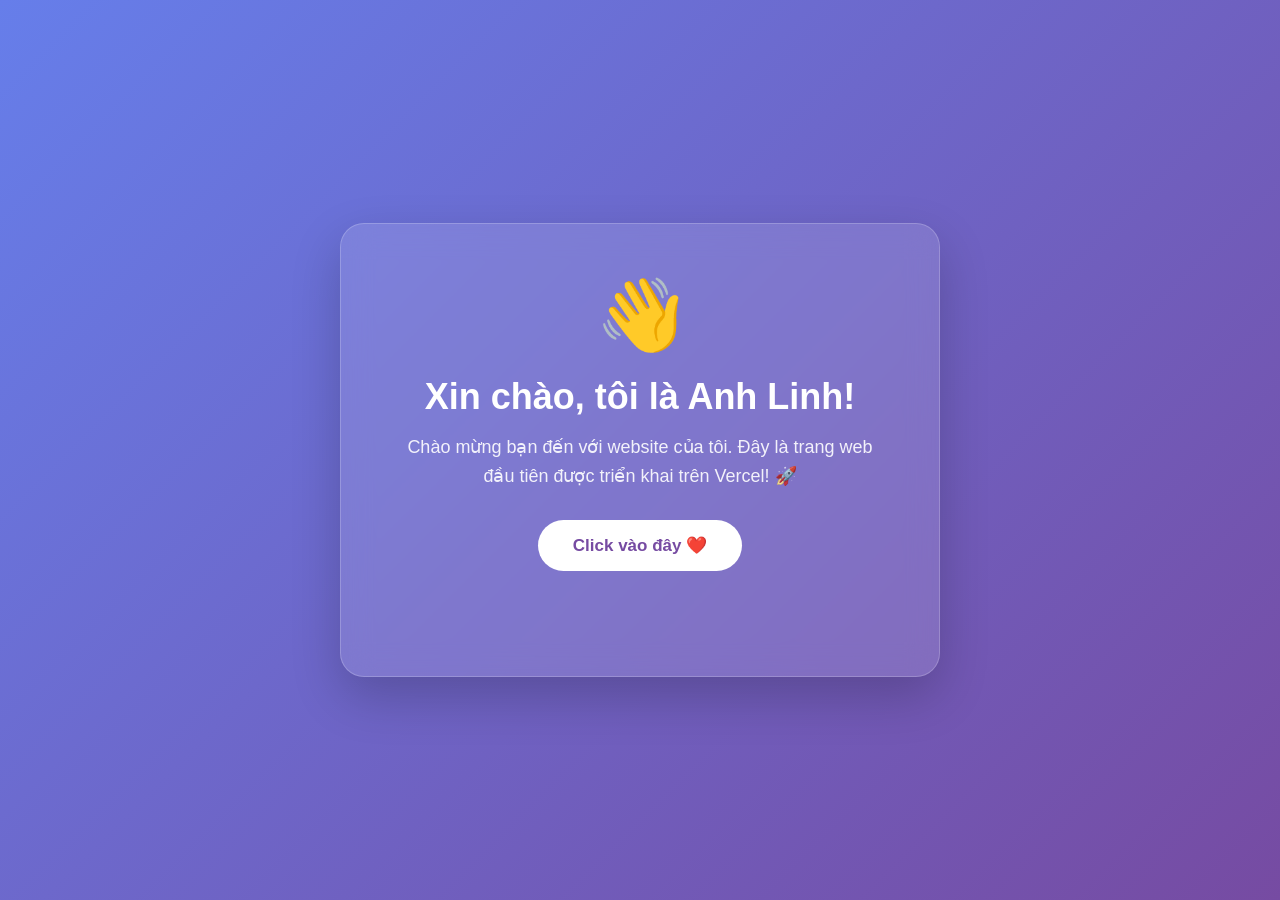
==== index.html @ 73e10d0a "ok" ====
<!DOCTYPE html>
<html lang="vi">
<head>
    <meta charset="UTF-8">
    <meta name="viewport" content="width=device-width, initial-scale=1.0">
    <title>Anh Linh - Website cá nhân</title>

    <style>
        * {
            margin: 0;
            padding: 0;
            box-sizing: border-box;
        }

        body {
            min-height: 100vh;
            display: flex;
            justify-content: center;
            align-items: center;
            font-family: Arial, sans-serif;
            background: linear-gradient(135deg, #667eea, #764ba2);
            color: white;
            overflow: hidden;
        }

        .container {
            text-align: center;
            padding: 50px;
            max-width: 600px;
            width: 90%;
            background: rgba(255, 255, 255, 0.12);
            backdrop-filter: blur(15px);
            border: 1px solid rgba(255, 255, 255, 0.2);
            border-radius: 24px;
            box-shadow: 0 20px 50px rgba(0, 0, 0, 0.2);
            animation: fadeIn 1s ease;
        }

        .avatar {
            font-size: 70px;
            margin-bottom: 20px;
            animation: bounce 2s infinite;
        }

        h1 {
            font-size: 36px;
            margin-bottom: 15px;
        }

        p {
            font-size: 18px;
            line-height: 1.6;
            opacity: 0.9;
            margin-bottom: 30px;
        }

        button {
            background: white;
            color: #764ba2;
            border: none;
            border-radius: 30px;
            padding: 15px 35px;
            font-size: 17px;
            font-weight: bold;
            cursor: pointer;
            transition: all 0.3s ease;
        }

        button:hover {
            background: #ffeaa7;
            transform: translateY(-5px);
            box-shadow: 0 10px 25px rgba(0,0,0,0.2);
        }

        #message {
            margin-top: 25px;
            font-size: 20px;
            font-weight: bold;
            min-height: 30px;
        }

        @keyframes fadeIn {
            from {
                opacity: 0;
                transform: translateY(30px);
            }
            to {
                opacity: 1;
                transform: translateY(0);
            }
        }

        @keyframes bounce {
            0%, 100% { transform: translateY(0); }
            50% { transform: translateY(-10px); }
        }

        @media (max-width: 600px) {
            h1 { font-size: 27px; }
            p { font-size: 16px; }
            .container { padding: 35px 20px; }
        }
    </style>
</head>

<body>
<main class="container">
    <div class="avatar">👋</div>

    <h1>Xin chào, tôi là Anh Linh!</h1>

    <p>
        Chào mừng bạn đến với website của tôi.
        Đây là trang web đầu tiên được triển khai trên Vercel! 🚀
    </p>

    <button onclick="sayHello()">
        Click vào đây ❤️
    </button>

    <div id="message"></div>
</main>

<script>
    function sayHello() {
        const messages = [
            "❤️ Chúc bạn một ngày thật tuyệt vời!",
            "🎉 Cảm ơn bạn đã ghé thăm!",
            "🚀 Website đã hoạt động thành công!",
            "💖 Chào mừng đến với thế giới của Anh Linh!"
        ];

        const randomIndex = Math.floor(
            Math.random() * messages.length
        );

        document.getElementById("message").textContent =
            messages[randomIndex];
    }
</script>
</body>
</html>
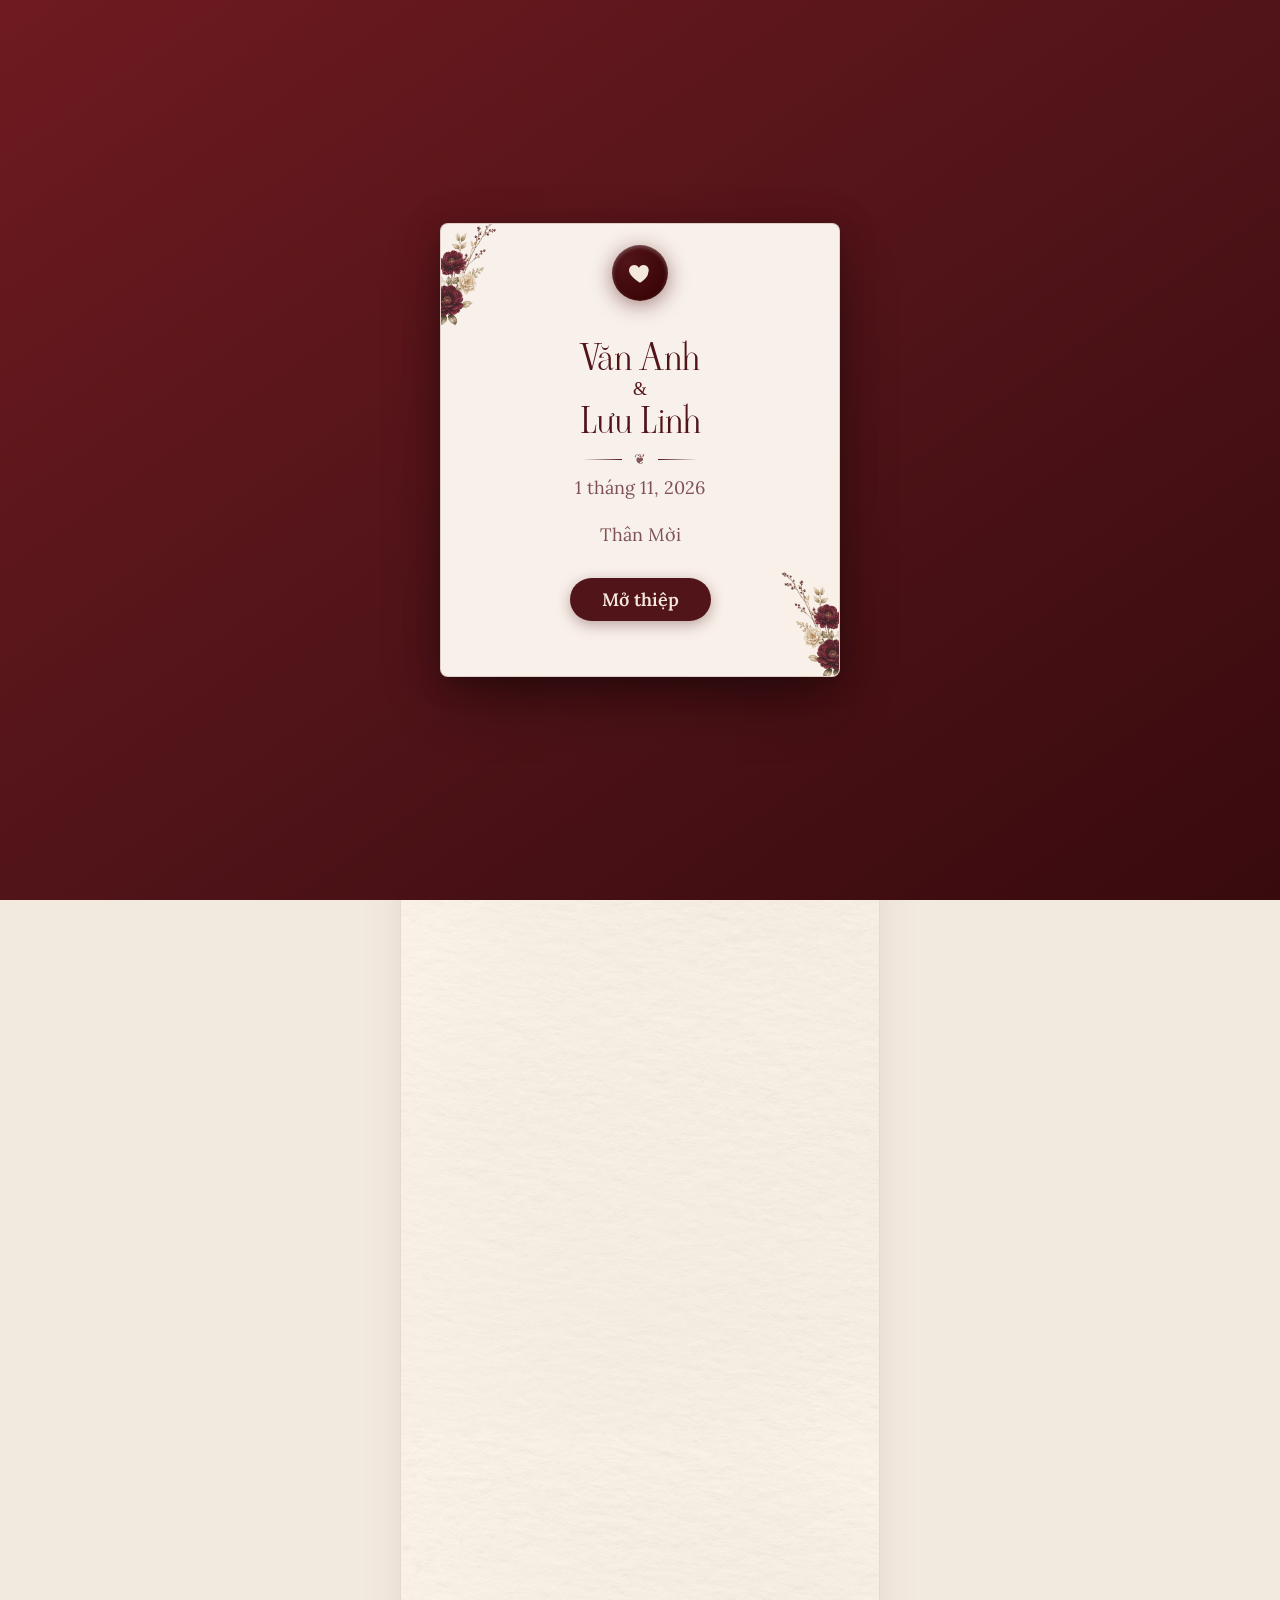
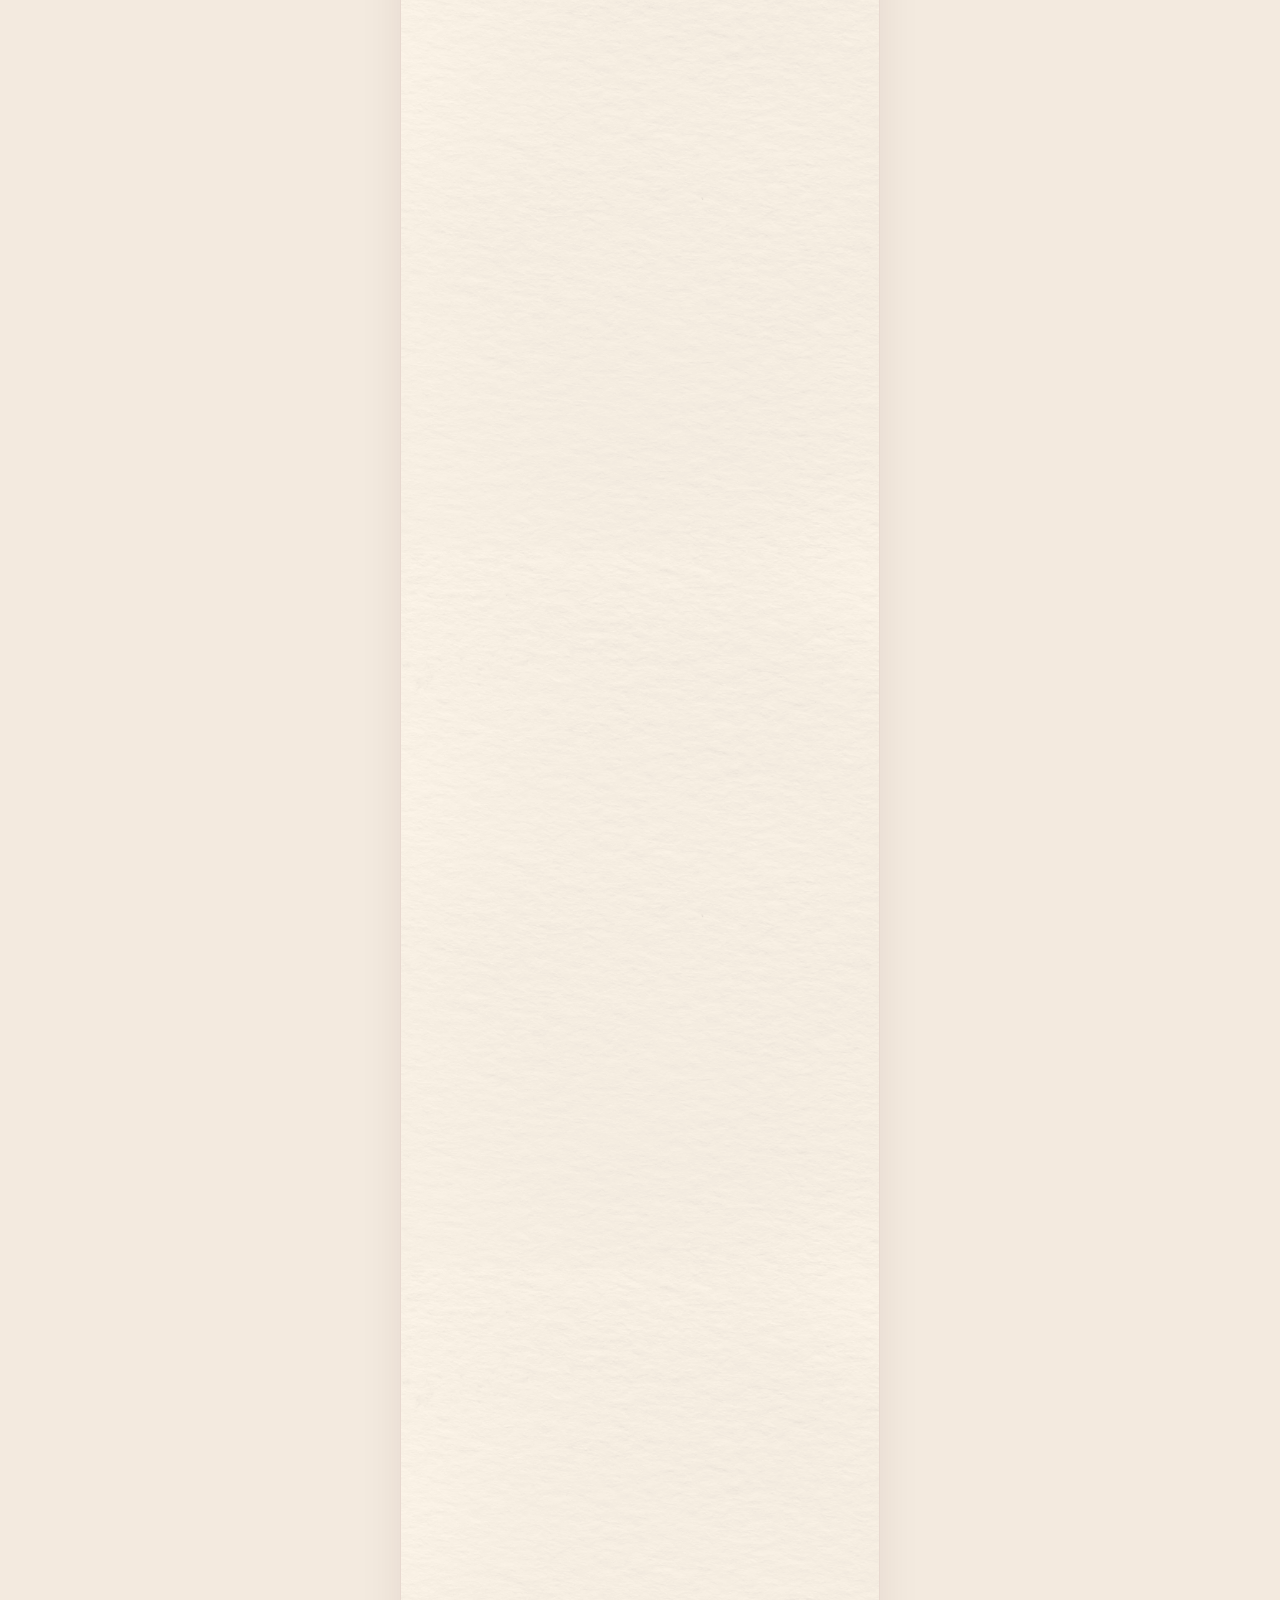
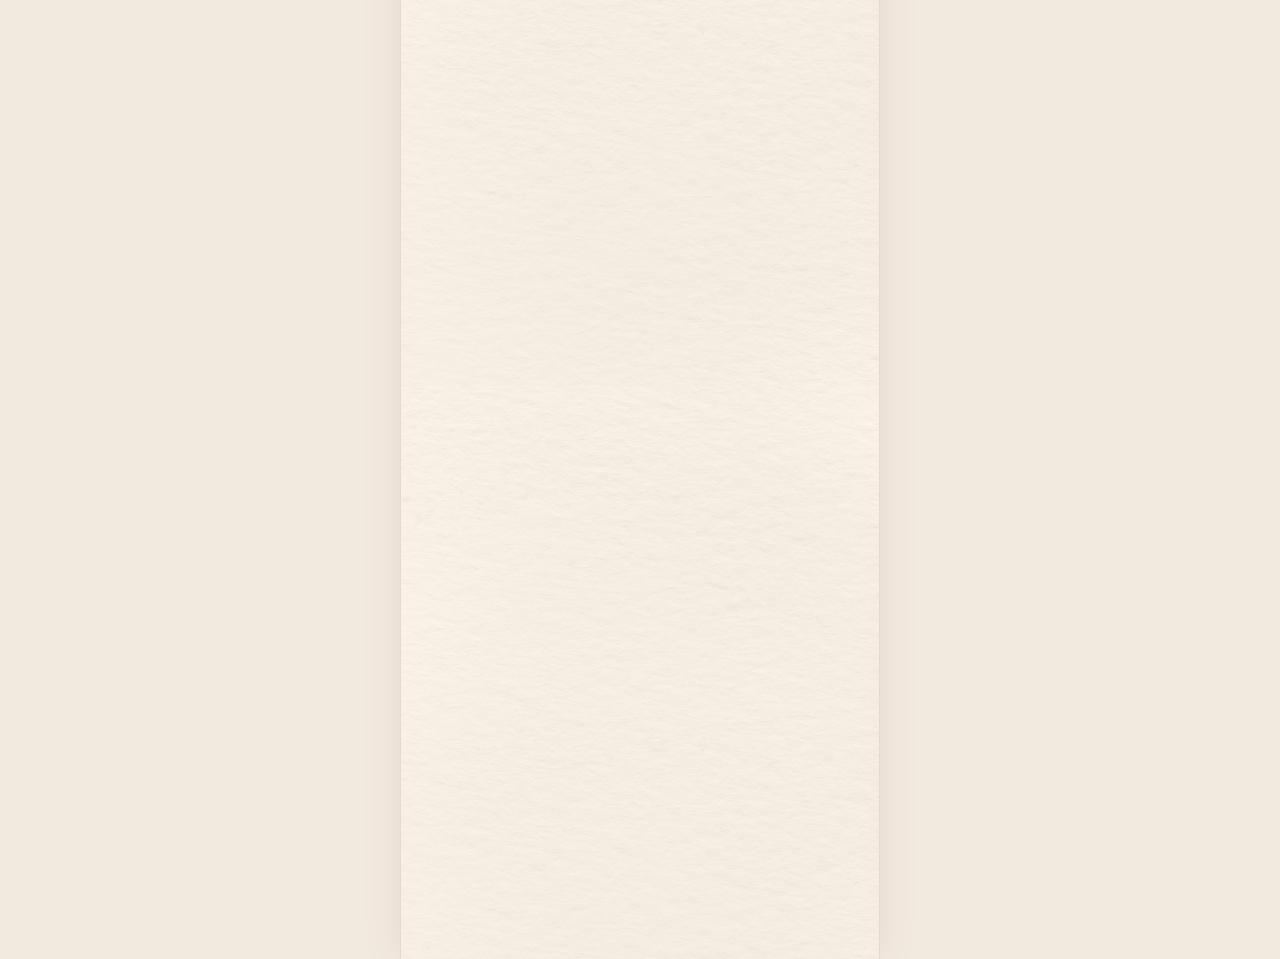
==== commit 3bb26477: "ok" ====
--- a/index.html
+++ b/index.html
@@ -1,143 +1,356 @@
-
-<!DOCTYPE html>
+<!doctype html>
 <html lang="vi">
 <head>
-    <meta charset="UTF-8">
-    <meta name="viewport" content="width=device-width, initial-scale=1.0">
-    <title>Anh Linh - Website cá nhân</title>
-
-    <style>
-        * {
-            margin: 0;
-            padding: 0;
-            box-sizing: border-box;
-        }
-
-        body {
-            min-height: 100vh;
-            display: flex;
-            justify-content: center;
-            align-items: center;
-            font-family: Arial, sans-serif;
-            background: linear-gradient(135deg, #667eea, #764ba2);
-            color: white;
-            overflow: hidden;
-        }
-
-        .container {
-            text-align: center;
-            padding: 50px;
-            max-width: 600px;
-            width: 90%;
-            background: rgba(255, 255, 255, 0.12);
-            backdrop-filter: blur(15px);
-            border: 1px solid rgba(255, 255, 255, 0.2);
-            border-radius: 24px;
-            box-shadow: 0 20px 50px rgba(0, 0, 0, 0.2);
-            animation: fadeIn 1s ease;
-        }
-
-        .avatar {
-            font-size: 70px;
-            margin-bottom: 20px;
-            animation: bounce 2s infinite;
-        }
-
-        h1 {
-            font-size: 36px;
-            margin-bottom: 15px;
-        }
-
-        p {
-            font-size: 18px;
-            line-height: 1.6;
-            opacity: 0.9;
-            margin-bottom: 30px;
-        }
-
-        button {
-            background: white;
-            color: #764ba2;
-            border: none;
-            border-radius: 30px;
-            padding: 15px 35px;
-            font-size: 17px;
-            font-weight: bold;
-            cursor: pointer;
-            transition: all 0.3s ease;
-        }
-
-        button:hover {
-            background: #ffeaa7;
-            transform: translateY(-5px);
-            box-shadow: 0 10px 25px rgba(0,0,0,0.2);
-        }
-
-        #message {
-            margin-top: 25px;
-            font-size: 20px;
-            font-weight: bold;
-            min-height: 30px;
-        }
-
-        @keyframes fadeIn {
-            from {
-                opacity: 0;
-                transform: translateY(30px);
-            }
-            to {
-                opacity: 1;
-                transform: translateY(0);
-            }
-        }
-
-        @keyframes bounce {
-            0%, 100% { transform: translateY(0); }
-            50% { transform: translateY(-10px); }
-        }
-
-        @media (max-width: 600px) {
-            h1 { font-size: 27px; }
-            p { font-size: 16px; }
-            .container { padding: 35px 20px; }
-        }
-    </style>
+  <meta charset="utf-8">
+  <meta name="viewport" content="width=device-width, initial-scale=1, viewport-fit=cover">
+  <title>Văn Anh &amp; Lưu Linh | Thiệp cưới</title>
+  <meta name="description" content="Thân mời quý khách đến dự lễ cưới của Văn Anh &amp; Lưu Linh | Chủ Nhật, 1 tháng 11, 2026 | Nhà văn hoá cụm 4, TDP An Thắng, Phường Tân An, TP Bắc Ninh">
+  <meta name="theme-color" content="#511419">
+  <meta property="og:type" content="website">
+  <meta property="og:locale" content="vi_VN">
+  <meta property="og:title" content="Văn Anh &amp; Lưu Linh">
+  <meta property="og:description" content="Thân mời quý khách đến dự lễ cưới của Văn Anh &amp; Lưu Linh | Chủ Nhật, 1 tháng 11, 2026">
+  <meta property="og:image" content="assets/anh-cuoi/6.jpeg">
+  <meta property="og:image:type" content="image/jpeg">
+  <meta property="og:image:width" content="1363">
+  <meta property="og:image:height" content="2048">
+  <meta property="og:image:alt" content="Ảnh cưới của Văn Anh và Lưu Linh">
+  <meta name="twitter:card" content="summary_large_image">
+  <link rel="icon" href="data:image/svg+xml,%3Csvg xmlns='http://www.w3.org/2000/svg' viewBox='0 0 24 24'%3E%3Cpath fill='%23511419' d='M12 21s-7.5-4.6-9.6-9.3C.9 8.2 3 4.5 6.6 4.5c2.1 0 3.6 1.2 4.4 2.6.8-1.4 2.3-2.6 4.4-2.6 3.6 0 5.7 3.7 4.2 7.2C19.5 16.4 12 21 12 21z'/%3E%3C/svg%3E">
+  <link rel="preconnect" href="https://fonts.googleapis.com">
+  <link rel="preconnect" href="https://fonts.gstatic.com" crossorigin>
+  <link rel="stylesheet" href="https://fonts.googleapis.com/css2?family=Cormorant+Garamond:wght@600&family=Lora:wght@400;600&family=Montserrat:wght@400;500;600&family=Ms+Madi&family=The+Nautigal&family=Viaoda+Libre&display=swap">
+  <link rel="stylesheet" href="assets/css/style.css">
+  <script>document.documentElement.classList.add('js');</script>
+  <script src="assets/js/main.js" defer></script>
 </head>
-
-<body>
-<main class="container">
-    <div class="avatar">👋</div>
-
-    <h1>Xin chào, tôi là Anh Linh!</h1>
-
-    <p>
-        Chào mừng bạn đến với website của tôi.
-        Đây là trang web đầu tiên được triển khai trên Vercel! 🚀
-    </p>
-
-    <button onclick="sayHello()">
-        Click vào đây ❤️
-    </button>
-
-    <div id="message"></div>
-</main>
-
-<script>
-    function sayHello() {
-        const messages = [
-            "❤️ Chúc bạn một ngày thật tuyệt vời!",
-            "🎉 Cảm ơn bạn đã ghé thăm!",
-            "🚀 Website đã hoạt động thành công!",
-            "💖 Chào mừng đến với thế giới của Anh Linh!"
-        ];
-
-        const randomIndex = Math.floor(
-            Math.random() * messages.length
-        );
-
-        document.getElementById("message").textContent =
-            messages[randomIndex];
-    }
-</script>
+<body class="is-locked">
+
+  <svg class="sprite" aria-hidden="true" focusable="false">
+    <symbol id="i-heart" viewBox="0 0 24 24"><path fill="currentColor" d="M12 21s-7.5-4.6-9.6-9.3C.9 8.2 3 4.5 6.6 4.5c2.1 0 3.6 1.2 4.4 2.6.8-1.4 2.3-2.6 4.4-2.6 3.6 0 5.7 3.7 4.2 7.2C19.5 16.4 12 21 12 21z"/></symbol>
+    <symbol id="i-close" viewBox="0 0 24 24"><path fill="none" stroke="currentColor" stroke-width="2" stroke-linecap="round" d="M6 6l12 12M18 6L6 18"/></symbol>
+    <symbol id="i-check" viewBox="0 0 24 24"><path fill="none" stroke="currentColor" stroke-width="2" stroke-linecap="round" stroke-linejoin="round" d="M5 12.5l4.5 4.5L19 7.5"/></symbol>
+    <symbol id="i-direction" viewBox="0 0 24 24"><path fill="none" stroke="currentColor" stroke-width="1.8" stroke-linejoin="round" d="M3 11l18-8-8 18-2-8-8-2z"/></symbol>
+    <symbol id="i-download" viewBox="0 0 24 24"><path fill="none" stroke="currentColor" stroke-width="2" stroke-linecap="round" stroke-linejoin="round" d="M12 4v11m0 0l-4.5-4.5M12 15l4.5-4.5M5 19h14"/></symbol>
+    <symbol id="i-note" viewBox="0 0 24 24"><path fill="currentColor" d="M12 3v10.55c-.59-.34-1.27-.55-2-.55-2.21 0-4 1.79-4 4s1.79 4 4 4 4-1.79 4-4V7h4V3h-6z"/></symbol>
+  </svg>
+
+  <!-- ============ COVER (opening screen) ============ -->
+  <div class="cover" id="cover">
+    <div class="cover__hearts" aria-hidden="true">
+      <i style="--x:68%;--s:19px;--c:#7a1f26;--sway:-5px;--d:25s;--delay:-24s"><svg><use href="#i-heart"/></svg></i>
+      <i style="--x:93%;--s:12px;--c:#c9a24a;--sway:-23px;--d:25s;--delay:-3s"><svg><use href="#i-heart"/></svg></i>
+      <i style="--x:82%;--s:13px;--c:#a8323b;--sway:12px;--d:21s;--delay:-9s"><svg><use href="#i-heart"/></svg></i>
+      <i style="--x:55%;--s:12px;--c:#ece4d8;--sway:5px;--d:18s;--delay:-10s"><svg><use href="#i-heart"/></svg></i>
+      <i style="--x:34%;--s:11px;--c:#7a1f26;--sway:3px;--d:26s;--delay:-15s"><svg><use href="#i-heart"/></svg></i>
+      <i style="--x:8%;--s:16px;--c:#c9a24a;--sway:25px;--d:25s;--delay:-2s"><svg><use href="#i-heart"/></svg></i>
+      <i style="--x:53%;--s:11px;--c:#c9a24a;--sway:3px;--d:21s;--delay:-9s"><svg><use href="#i-heart"/></svg></i>
+      <i style="--x:90%;--s:18px;--c:#a8323b;--sway:10px;--d:21s;--delay:-9s"><svg><use href="#i-heart"/></svg></i>
+      <i style="--x:38%;--s:13px;--c:#ece4d8;--sway:23px;--d:21s;--delay:-3s"><svg><use href="#i-heart"/></svg></i>
+      <i style="--x:30%;--s:10px;--c:#7a1f26;--sway:-26px;--d:23s;--delay:-5s"><svg><use href="#i-heart"/></svg></i>
+      <i style="--x:64%;--s:10px;--c:#a8323b;--sway:30px;--d:23s;--delay:-19s"><svg><use href="#i-heart"/></svg></i>
+      <i style="--x:85%;--s:19px;--c:#c9a24a;--sway:-26px;--d:25s;--delay:-25s"><svg><use href="#i-heart"/></svg></i>
+    </div>
+
+    <div class="cover__card-wrap">
+      <div class="cover__seal" aria-hidden="true"><svg><use href="#i-heart"/></svg></div>
+      <div class="cover__card">
+        <div class="cover__paper" aria-hidden="true">
+          <img class="cover__flora cover__flora--tl" src="assets/images/flower2-decoration.webp" alt="">
+          <img class="cover__flora cover__flora--br" src="assets/images/flower2-decoration.webp" alt="">
+        </div>
+        <div class="cover__content">
+          <h1 class="cover__names">
+            <span>Văn Anh</span>
+            <span class="cover__amp">&amp;</span>
+            <span>Lưu Linh</span>
+          </h1>
+          <div class="ornament" aria-hidden="true"><i></i><span>❦</span><i></i></div>
+          <p class="cover__date" data-date-from="#party"><span data-part="long"></span></p>
+          <p class="cover__invite">Thân Mời</p>
+          <button class="cover__open" id="open-invitation" type="button">
+            Mở thiệp<span class="cover__shine" aria-hidden="true"></span>
+          </button>
+        </div>
+      </div>
+    </div>
+  </div>
+
+  <main class="invitation" id="invitation">
+
+    <!-- ============ SAVE THE DATE ============ -->
+    <header class="hero">
+      <img class="castle castle--hero" src="assets/images/castle-background.webp" alt="" aria-hidden="true">
+      <p class="hero__eyebrow">Save The Date</p>
+      <div class="envelope">
+        <img class="envelope__back" src="assets/images/envelope-background.webp" alt="" aria-hidden="true">
+        <div class="envelope__photo">
+          <div class="envelope__frame">
+            <img src="assets/anh-cuoi/0.jpeg" alt="Ảnh cưới của Văn Anh và Lưu Linh">
+          </div>
+        </div>
+        <span class="envelope__flora" aria-hidden="true"><img src="assets/images/flower2-decoration.webp" alt=""></span>
+        <img class="envelope__front" src="assets/images/envelope-cover.webp" alt="" aria-hidden="true">
+      </div>
+      <div class="hero__names">
+        <p class="hero__name">Văn Anh</p>
+        <span class="hero__amp" aria-hidden="true">&amp;</span>
+        <p class="hero__name">Lưu Linh</p>
+      </div>
+    </header>
+
+    <!-- ============ CEREMONY ============ -->
+    <section class="card-wrap reveal" aria-labelledby="ceremony-title">
+      <span class="flora flora--ceremony" aria-hidden="true"><img src="assets/images/flower2-decoration.webp" alt=""></span>
+      <div class="card">
+        <div class="card__body">
+          <h2 class="title" id="ceremony-title">Thông tin lễ cưới</h2>
+
+          <div class="families">
+            <div class="family">
+              <span class="family__label">Gia đình nhà trai</span>
+              <span class="family__parent">Ông Nguyễn Văn A</span>
+              <span class="family__parent">Bà Nguyễn Thị B</span>
+              <span class="family__address">Địa chỉ nhà trai</span>
+            </div>
+            <span class="families__divider" aria-hidden="true"></span>
+            <div class="family">
+              <span class="family__label">Gia đình nhà gái</span>
+              <span class="family__parent">Ông Trần Văn C</span>
+              <span class="family__parent">Bà Trần Thị D</span>
+              <span class="family__address">Địa chỉ nhà gái</span>
+            </div>
+          </div>
+
+          <p class="announce">TRÂN TRỌNG BÁO HỶ<br>LỄ THÀNH HÔN CỦA TỤI MÌNH</p>
+
+          <div class="couple">
+            <h3 class="couple__name">Văn Anh</h3>
+            <span class="couple__amp" aria-hidden="true">&amp;</span>
+            <h3 class="couple__name">Lưu Linh</h3>
+          </div>
+
+          <!-- Edit data-datetime only: weekday, date and lunar date below are generated from it -->
+          <div class="event" id="ceremony" data-datetime="2026-11-02T11:00">
+            <p class="event__heading">LỄ THÀNH HÔN ĐƯỢC CỬ HÀNH TẠI<br>TƯ GIA NHÀ TRAI</p>
+            <div class="event__when"><span>Vào lúc <span data-part="time"></span></span><span data-part="weekday"></span></div>
+            <div class="event__date">
+              <span class="event__day" data-part="day"></span>
+              <span class="event__sep" aria-hidden="true"></span>
+              <span class="event__month-year"><span data-part="month"></span><span data-part="year"></span></span>
+            </div>
+            <p class="event__lunar" data-part="lunar"></p>
+          </div>
+        </div>
+      </div>
+    </section>
+
+    <!-- ============ ALBUM ============ -->
+    <section class="album reveal" aria-labelledby="album-title">
+      <img class="castle castle--album" src="assets/images/castle-background.webp" alt="" aria-hidden="true">
+      <h2 class="title title--wine" id="album-title">Album ảnh</h2>
+      <div class="coverflow" id="coverflow">
+        <button class="coverflow__item" type="button"><img src="assets/anh-cuoi/8.jpeg" alt="Ảnh cưới 1"></button>
+        <button class="coverflow__item" type="button"><img src="assets/anh-cuoi/9.jpeg" alt="Ảnh cưới 2"></button>
+        <button class="coverflow__item" type="button"><img src="assets/anh-cuoi/7.jpeg" alt="Ảnh cưới 3"></button>
+        <button class="coverflow__item" type="button"><img src="assets/anh-cuoi/1.jpeg" alt="Ảnh cưới 4"></button>
+        <button class="coverflow__item" type="button"><img src="assets/anh-cuoi/5.jpeg" alt="Ảnh cưới 5"></button>
+        <button class="coverflow__item" type="button"><img src="assets/anh-cuoi/10.jpeg" alt="Ảnh cưới 6"></button>
+        <button class="coverflow__item" type="button"><img src="assets/anh-cuoi/4.jpeg" alt="Ảnh cưới 7"></button>
+        <button class="coverflow__item" type="button"><img src="assets/anh-cuoi/2.jpeg" alt="Ảnh cưới 8"></button>
+        <button class="coverflow__item" type="button"><img src="assets/anh-cuoi/11.jpeg" alt="Ảnh cưới 9"></button>
+        <button class="coverflow__item" type="button"><img src="assets/anh-cuoi/3.jpeg" alt="Ảnh cưới 10"></button>
+      </div>
+      <p class="album__counter" id="album-counter" aria-live="polite"></p>
+    </section>
+
+    <!-- ============ RECEPTION ============ -->
+    <section class="card-wrap card-wrap--party reveal" aria-labelledby="party-title">
+      <span class="flora flora--party" aria-hidden="true"><img src="assets/images/flower2-decoration.webp" alt=""></span>
+      <div class="card card--party">
+        <div class="card__body">
+          <h2 class="title" id="party-title">Thông tin tiệc cưới</h2>
+
+          <!-- The cover date, month calendar and "add to calendar" link all read this data-datetime -->
+          <div class="event event--party" id="party" data-datetime="2026-11-01T16:00">
+            <h3 class="event__heading event__heading--strong">Tiệc cưới sẽ diễn ra vào lúc:</h3>
+            <div class="event__when"><span data-part="time"></span><span data-part="weekday"></span></div>
+            <div class="event__date">
+              <span class="event__day" data-part="day"></span>
+              <span class="event__sep" aria-hidden="true"></span>
+              <span class="event__month-year"><span data-part="month"></span><span class="event__year" data-part="year"></span></span>
+            </div>
+            <p class="event__lunar" data-part="lunar"></p>
+          </div>
+
+          <div class="calendar-block">
+            <div class="calendar" id="calendar" data-date-from="#party">
+              <p class="calendar__title" data-part="month-title"></p>
+              <div class="calendar__weekdays" aria-hidden="true">
+                <span>T2</span><span>T3</span><span>T4</span><span>T5</span><span>T6</span><span>T7</span><span>CN</span>
+              </div>
+              <div class="calendar__days" id="calendar-days"></div>
+            </div>
+            <a class="add-calendar" id="add-to-calendar" href="https://calendar.google.com/" target="_blank" rel="noopener"
+               data-title="Đám cưới Văn Anh &amp; Lưu Linh" data-date-from="#party" data-location-from="#venue-address">Thêm vào lịch</a>
+          </div>
+
+          <button class="btn-pill btn-pill--cream" type="button" data-open-dialog="rsvp-dialog">XÁC NHẬN THAM DỰ</button>
+        </div>
+      </div>
+    </section>
+
+    <!-- ============ VENUE ============ -->
+    <section class="venue reveal" aria-labelledby="venue-title">
+      <img class="castle castle--venue" src="assets/images/castle-background.webp" alt="" aria-hidden="true">
+      <h2 class="title title--wine title--sm" id="venue-title">Tiệc cưới sẽ tổ chức tại</h2>
+      <p class="venue__address" id="venue-address">Nhà văn hoá cụm 4, TDP An Thắng, Phường Tân An, TP Bắc Ninh</p>
+      <iframe class="venue__map" title="Bản đồ địa điểm tổ chức tiệc cưới" loading="lazy" allowfullscreen
+              referrerpolicy="no-referrer-when-downgrade"
+              src="https://maps.google.com/maps?q=776F%2BG66%20Nh%C3%A0%20v%C4%83n%20ho%C3%A1%20TDP%20Ph%E1%BB%91%20T%C3%A2n%20An%2C%20T%C3%A2n%20An%2C%20B%E1%BA%AFc%20Ninh&amp;z=16&amp;output=embed"></iframe>
+      <a class="venue__directions" target="_blank" rel="noopener"
+         href="https://www.google.com/maps/dir/?api=1&amp;destination=776F%2BG66%20Nh%C3%A0%20v%C4%83n%20ho%C3%A1%20TDP%20Ph%E1%BB%91%20T%C3%A2n%20An%2C%20T%C3%A2n%20An%2C%20B%E1%BA%AFc%20Ninh">
+        <svg aria-hidden="true"><use href="#i-direction"/></svg>Chỉ đường
+      </a>
+    </section>
+
+    <!-- ============ GUESTBOOK ============ -->
+    <section class="guestbook reveal" aria-labelledby="guestbook-title">
+      <div class="note">
+        <img class="note__flora" src="assets/images/flower2-decoration.webp" alt="" aria-hidden="true">
+        <h2 class="title title--wine" id="guestbook-title">Sổ lưu bút</h2>
+        <form class="wish-form" id="wish-form">
+          <input class="field" name="name" type="text" placeholder="Nhập tên*" maxlength="100" required autocomplete="name" aria-label="Tên của bạn">
+          <textarea class="field" name="message" placeholder="Nhập lời chúc*" maxlength="1000" required aria-label="Lời chúc"></textarea>
+          <div class="wish-form__actions">
+            <button class="wand" type="button" id="suggest-wish" title="Gợi ý lời chúc" aria-label="Gợi ý lời chúc">🪄</button>
+            <button class="btn-pill btn-pill--wine" type="submit">GỬI LỜI CHÚC</button>
+          </div>
+          <p class="wish-form__status" id="wish-status" role="status"></p>
+        </form>
+      </div>
+      <div class="wishes" id="wish-list"></div>
+      <p class="wishes__empty" id="wish-empty">Hãy là người đầu tiên gửi lời chúc đến cô dâu chú rể nhé!</p>
+    </section>
+
+    <!-- ============ GIFT BOX ============ -->
+    <section class="gift reveal" aria-labelledby="gift-title">
+      <img class="castle castle--gift" src="assets/images/castle-background.webp" alt="" aria-hidden="true">
+      <h2 class="title title--wine" id="gift-title">Hộp quà mừng</h2>
+      <button class="giftbox" type="button" id="giftbox" aria-label="Mở hộp quà mừng cưới">
+        <span class="giftbox__stage">
+          <span class="sparkle" style="top:8%;left:14%;font-size:22px" aria-hidden="true">✦</span>
+          <span class="sparkle" style="top:18%;right:10%;font-size:16px;animation-delay:-.6s" aria-hidden="true">✦</span>
+          <span class="sparkle" style="top:32%;left:5%;font-size:14px;animation-delay:-1.2s" aria-hidden="true">✦</span>
+          <span class="sparkle" style="top:26%;right:5%;font-size:14px;animation-delay:-1.8s" aria-hidden="true">✦</span>
+          <span class="confetti" aria-hidden="true">
+            <i style="--c:#ec4899;--tx:-70px;--ty:-90px"></i>
+            <i style="--c:#b58b2f;--tx:60px;--ty:-110px;border-radius:50%"></i>
+            <i style="--c:#22c55e;--tx:-100px;--ty:-40px"></i>
+            <i style="--c:#3b82f6;--tx:95px;--ty:-55px;border-radius:50%"></i>
+            <i style="--c:#a855f7;--tx:-30px;--ty:-125px"></i>
+            <i style="--c:#facc15;--tx:30px;--ty:-80px"></i>
+            <i style="--c:#511419;--tx:-55px;--ty:-140px"></i>
+            <i style="--c:#f97316;--tx:110px;--ty:-120px;border-radius:50%"></i>
+          </span>
+          <span class="giftbox__bob">
+            <span class="giftbox__shadow" aria-hidden="true"></span>
+            <img class="giftbox__mini" src="assets/images/giftbox-mini.webp" alt="" style="left:-20px;top:10px;width:34px;--r:-22deg">
+            <img class="giftbox__mini" src="assets/images/giftbox-mini.webp" alt="" style="left:168px;top:2px;width:38px;--r:20deg">
+            <img class="giftbox__mini" src="assets/images/giftbox-mini.webp" alt="" style="left:-16px;top:120px;width:26px;--r:-18deg">
+            <img class="giftbox__mini" src="assets/images/giftbox-mini.webp" alt="" style="left:182px;top:114px;width:24px;--r:14deg">
+            <img class="giftbox__main" src="assets/images/giftbox.webp" alt="">
+            <img class="giftbox__mini giftbox__mini--front" src="assets/images/giftbox-mini.webp" alt="" style="left:-8px;top:172px;width:44px;--r:8deg">
+            <img class="giftbox__mini giftbox__mini--front" src="assets/images/giftbox-mini.webp" alt="" style="left:26px;top:182px;width:26px;--r:-10deg">
+            <img class="giftbox__mini giftbox__mini--front" src="assets/images/giftbox-mini.webp" alt="" style="left:118px;top:176px;width:40px;--r:-14deg">
+          </span>
+        </span>
+        <span class="giftbox__hint">Nhấn để mở</span>
+      </button>
+    </section>
+
+    <footer class="thanks reveal">
+      <p>Cảm ơn bạn đã dành thời gian đến chung vui cùng tụi mình. Sự hiện diện và những lời chúc của bạn làm ngày đặc biệt này vui hơn rất nhiều!</p>
+    </footer>
+  </main>
+
+  <!-- ============ MUSIC: starts on "Mở thiệp"; the button hides itself until assets/music/music.mp3 exists ============ -->
+  <audio id="bg-music" src="assets/music/music.mp3" loop preload="metadata"></audio>
+  <button class="music" id="music-toggle" type="button" aria-label="Bật/tắt nhạc nền" aria-pressed="false" hidden>
+    <span class="music__disc" aria-hidden="true"></span>
+    <span class="music__bars" aria-hidden="true"><i></i><i></i><i></i><i></i></span>
+    <svg class="music__note" aria-hidden="true"><use href="#i-note"/></svg>
+  </button>
+
+  <!-- ============ RSVP DIALOG ============ -->
+  <dialog class="dialog" id="rsvp-dialog" aria-labelledby="rsvp-title">
+    <div class="sheet">
+      <button class="sheet__close" type="button" data-close-dialog aria-label="Đóng"><svg><use href="#i-close"/></svg></button>
+      <form class="rsvp" id="rsvp-form">
+        <h2 class="sheet__title" id="rsvp-title">Xác nhận tham dự</h2>
+        <p class="sheet__desc">Sự hiện diện của bạn là niềm vinh hạnh cho gia đình chúng tôi. Xin xác nhận để chúng tôi chuẩn bị chu đáo nhất.</p>
+        <label class="sheet__label" for="rsvp-name">Tên của bạn</label>
+        <input class="sheet__input" id="rsvp-name" name="name" type="text" placeholder="Nhập tên của bạn" maxlength="100" required autocomplete="name">
+        <fieldset class="choices">
+          <legend class="sheet__label">Bạn sẽ đến chứ?</legend>
+          <label class="choice">
+            <input type="radio" name="attending" value="yes" required>
+            <span class="choice__icon"><svg><use href="#i-check"/></svg></span>
+            <span>Tôi sẽ đến</span>
+          </label>
+          <label class="choice">
+            <input type="radio" name="attending" value="no">
+            <span class="choice__icon"><svg><use href="#i-close"/></svg></span>
+            <span>Rất tiếc, tôi không thể đến</span>
+          </label>
+        </fieldset>
+        <button class="sheet__submit" type="submit">Gửi xác nhận</button>
+        <p class="sheet__error" id="rsvp-error" role="alert" hidden>Gửi chưa thành công, bạn thử lại giúp mình nhé.</p>
+      </form>
+      <div class="sheet__done" id="rsvp-done" hidden>
+        <svg class="sheet__done-icon" aria-hidden="true"><use href="#i-heart"/></svg>
+        <h2 class="sheet__title">Cảm ơn bạn!</h2>
+        <p class="sheet__desc" id="rsvp-done-text"></p>
+        <button class="sheet__submit" type="button" data-close-dialog>Đóng</button>
+      </div>
+    </div>
+  </dialog>
+
+  <!-- ============ GIFT DIALOG (QR codes) ============ -->
+  <dialog class="dialog dialog--bottom" id="gift-dialog" aria-labelledby="gift-dialog-title">
+    <div class="gift-sheet">
+      <div class="gift-sheet__head">
+        <h2 class="title gift-sheet__title" id="gift-dialog-title">Hộp quà mừng</h2>
+        <button class="gift-sheet__close" type="button" data-close-dialog aria-label="Đóng"><svg><use href="#i-close"/></svg></button>
+      </div>
+      <div class="qr-list">
+        <figure class="qr">
+          <figcaption class="qr__label">Chú Rể</figcaption>
+          <div class="qr__frame"><img src="assets/images/qr-chu-re.jpg" alt="Mã QR mừng cưới chú rể"></div>
+          <a class="qr__save" href="assets/images/qr-chu-re.jpg" download="qr-chu-re.jpg"><svg aria-hidden="true"><use href="#i-download"/></svg>Lưu QR</a>
+        </figure>
+        <figure class="qr">
+          <figcaption class="qr__label">Cô Dâu</figcaption>
+          <div class="qr__frame"><img src="assets/images/qr-co-dau.jpg" alt="Mã QR mừng cưới cô dâu"></div>
+          <a class="qr__save" href="assets/images/qr-co-dau.jpg" download="qr-co-dau.jpg"><svg aria-hidden="true"><use href="#i-download"/></svg>Lưu QR</a>
+        </figure>
+      </div>
+    </div>
+  </dialog>
+
+  <!-- ============ LIGHTBOX ============ -->
+  <dialog class="lightbox" id="lightbox" aria-label="Xem ảnh">
+    <div class="lightbox__inner">
+      <p class="lightbox__counter" id="lightbox-counter"></p>
+      <button class="lightbox__close" type="button" data-close-dialog aria-label="Đóng"><svg><use href="#i-close"/></svg></button>
+      <div class="lightbox__stage" id="lightbox-stage">
+        <button class="lightbox__nav lightbox__nav--prev" type="button" id="lightbox-prev" aria-label="Ảnh trước">‹</button>
+        <img class="lightbox__img" id="lightbox-img" alt="">
+        <button class="lightbox__nav lightbox__nav--next" type="button" id="lightbox-next" aria-label="Ảnh sau">›</button>
+      </div>
+      <div class="lightbox__thumbs" id="lightbox-thumbs"></div>
+    </div>
+  </dialog>
+
 </body>
 </html>
--- a/assets/css/style.css
+++ b/assets/css/style.css
@@ -0,0 +1,1934 @@
+:root {
+  --wine: #511419;
+  --wine-light: #6e1a20;
+  --wine-dark: #380a0e;
+  --ink: #590310;
+  --cream: #ece4d8;
+  --cream-70: rgba(236, 228, 216, 0.7);
+  --cream-45: rgba(236, 228, 216, 0.45);
+  --paper: #fff7eb;
+  --gold: #b58b2f;
+
+  --font-display: "Viaoda Libre", "Times New Roman", serif;
+  --font-script: "The Nautigal", cursive;
+  --font-amp: "Ms Madi", cursive;
+  --font-serif: "Times New Roman", Times, serif;
+  --font-body: Baskerville, "Baskerville Old Face", "Times New Roman", serif;
+  --font-cover: "Lora", "Times New Roman", serif;
+  --font-eyebrow: "Cormorant Garamond", "Times New Roman", serif;
+  --font-ui: "Montserrat", system-ui, -apple-system, "Segoe UI", sans-serif;
+
+  --column: 480px;
+}
+
+*,
+*::before,
+*::after {
+  box-sizing: border-box;
+}
+
+html {
+  -webkit-text-size-adjust: 100%;
+  scroll-behavior: smooth;
+}
+
+body {
+  margin: 0;
+  background: #fff;
+  color: var(--wine);
+  font-family: var(--font-serif);
+  -webkit-font-smoothing: antialiased;
+}
+
+body.is-locked,
+body:has(dialog[open]) {
+  overflow: hidden;
+}
+
+h1, h2, h3, p, figure {
+  margin: 0;
+}
+
+img {
+  display: block;
+  max-width: 100%;
+}
+
+button {
+  font: inherit;
+  color: inherit;
+}
+
+.sprite {
+  position: absolute;
+  width: 0;
+  height: 0;
+  overflow: hidden;
+}
+
+svg {
+  width: 1em;
+  height: 1em;
+}
+
+/* ---------- Cover ---------- */
+
+.cover {
+  position: fixed;
+  inset: 0;
+  z-index: 100;
+  display: flex;
+  align-items: center;
+  justify-content: center;
+  overflow: hidden;
+  background: linear-gradient(to bottom right, var(--wine-light), var(--wine), var(--wine-dark));
+}
+
+.cover[hidden] {
+  display: none;
+}
+
+.cover__hearts {
+  position: absolute;
+  inset: 0;
+  z-index: 1;
+  pointer-events: none;
+}
+
+.cover__hearts i {
+  position: absolute;
+  top: -30px;
+  left: var(--x);
+  font-size: var(--s);
+  color: var(--c);
+  line-height: 0;
+  animation: ambient-fall var(--d) ease-in-out var(--delay) infinite;
+}
+
+@keyframes ambient-fall {
+  0% { transform: translate(0, 0) rotate(0deg); opacity: 0; }
+  10% { opacity: 0.85; }
+  50% { transform: translate(var(--sway), 55vh) rotate(160deg); }
+  90% { opacity: 0.85; }
+  100% { transform: translate(calc(var(--sway) * -1), 110vh) rotate(320deg); opacity: 0; }
+}
+
+.cover__card-wrap {
+  position: relative;
+  z-index: 10;
+  width: min(350px, calc(100vw - 32px));
+}
+
+.cover__seal {
+  position: absolute;
+  left: 50%;
+  top: 50px;
+  z-index: 30;
+  width: 56px;
+  height: 56px;
+  display: grid;
+  place-items: center;
+  border-radius: 50%;
+  color: #f3e8de;
+  font-size: 26px;
+  background: radial-gradient(circle at 30% 30%, var(--wine), #330000);
+  box-shadow: 0 4px 20px rgba(81, 20, 25, 0.5), inset 0 2px 4px rgba(255, 255, 255, 0.3);
+  transform: translate(-50%, -50%);
+  animation: seal-pulse 2s ease-in-out infinite;
+}
+
+@keyframes seal-pulse {
+  0%, 100% { transform: translate(-50%, -50%) scale(1); }
+  50% { transform: translate(-50%, -50%) scale(1.06); box-shadow: 0 4px 28px rgba(81, 20, 25, 0.7), inset 0 2px 4px rgba(255, 255, 255, 0.3); }
+}
+
+.cover__card {
+  position: relative;
+  border-radius: 8px;
+  box-shadow: 0 25px 60px -12px rgba(0, 0, 0, 0.45), 0 8px 24px rgba(0, 0, 0, 0.2), 0 0 40px rgba(81, 20, 25, 0.15);
+}
+
+.cover__paper {
+  position: absolute;
+  inset: 0;
+  overflow: hidden;
+  border-radius: 8px;
+  background: rgba(255, 250, 243, 0.96);
+  border: 1px solid rgba(81, 20, 25, 0.15);
+}
+
+.cover__flora {
+  position: absolute;
+  height: 144px;
+  width: auto;
+  max-width: none;
+  opacity: 0.85;
+  pointer-events: none;
+  transition: transform 0.9s ease, opacity 0.9s ease;
+}
+
+.cover__flora--tl {
+  top: -5%;
+  left: -10px;
+  transform: translateX(-6%) rotate(25deg);
+}
+
+.cover__flora--br {
+  bottom: -5%;
+  right: -10px;
+  transform: translateX(6%) rotate(-25deg) scaleX(-1);
+}
+
+.cover__content {
+  position: relative;
+  z-index: 10;
+  padding: 112px 24px 56px;
+  text-align: center;
+}
+
+.cover__names {
+  display: flex;
+  flex-direction: column;
+  align-items: center;
+  margin-bottom: 8px;
+  font-family: var(--font-display);
+  font-weight: 400;
+  font-size: 30px;
+  line-height: 1.25;
+  color: var(--wine);
+}
+
+.cover__amp {
+  font-family: var(--font-body);
+  font-size: 18px;
+  line-height: 1;
+}
+
+.ornament {
+  display: flex;
+  align-items: center;
+  justify-content: center;
+  gap: 12px;
+  margin-bottom: 8px;
+}
+
+.ornament i {
+  width: 40px;
+  height: 1px;
+  background: linear-gradient(to right, transparent, var(--wine));
+}
+
+.ornament i:last-child {
+  background: linear-gradient(to left, transparent, var(--wine));
+}
+
+.ornament span {
+  font-size: 14px;
+  opacity: 0.7;
+}
+
+.cover__date,
+.cover__invite {
+  font-family: var(--font-cover);
+  font-size: 18px;
+  color: rgba(81, 20, 25, 0.72);
+}
+
+.cover__date {
+  min-height: 27px;
+  margin-bottom: 20px;
+}
+
+.cover__invite {
+  margin-bottom: 32px;
+}
+
+.cover__open {
+  position: relative;
+  display: flex;
+  margin: 0 auto;
+  padding: 10px 32px;
+  overflow: hidden;
+  border: 0;
+  border-radius: 999px;
+  background: var(--wine);
+  color: #f3e8de;
+  font-family: var(--font-cover);
+  font-size: 18px;
+  font-weight: 600;
+  box-shadow: 0 4px 14px rgba(81, 20, 25, 0.35);
+  cursor: pointer;
+  -webkit-tap-highlight-color: transparent;
+}
+
+.cover__shine {
+  position: absolute;
+  top: 0;
+  left: -40px;
+  width: 32px;
+  height: 100%;
+  background: linear-gradient(90deg, transparent, rgba(255, 255, 255, 0.4), transparent);
+  animation: shine 3s ease-in-out infinite;
+}
+
+@keyframes shine {
+  0% { left: -40px; }
+  60%, 100% { left: 120%; }
+}
+
+.cover.is-opening {
+  animation: fade-out 0.7s ease 1.1s forwards;
+}
+
+.cover.is-opening .cover__seal {
+  animation: seal-burst 0.8s ease-out forwards;
+}
+
+.cover.is-opening .cover__card-wrap {
+  animation: card-rise 1.2s ease-in 0.25s forwards;
+}
+
+.cover.is-opening .cover__flora--tl {
+  transform: translate(-40%, -30%) rotate(5deg);
+  opacity: 0;
+}
+
+.cover.is-opening .cover__flora--br {
+  transform: translate(40%, 30%) rotate(-45deg) scaleX(-1);
+  opacity: 0;
+}
+
+@keyframes seal-burst {
+  to { transform: translate(-50%, -50%) scale(2.4); opacity: 0; }
+}
+
+@keyframes card-rise {
+  to { transform: translateY(-140px); opacity: 0; }
+}
+
+@keyframes fade-out {
+  to { opacity: 0; visibility: hidden; }
+}
+
+.burst-heart {
+  position: fixed;
+  z-index: 120;
+  width: var(--size);
+  height: var(--size);
+  margin: calc(var(--size) / -2) 0 0 calc(var(--size) / -2);
+  color: var(--c);
+  pointer-events: none;
+  animation: burst 1.2s cubic-bezier(0.2, 0.7, 0.3, 1) var(--delay, 0s) forwards;
+  opacity: 0;
+}
+
+.burst-heart svg {
+  width: 100%;
+  height: 100%;
+}
+
+@keyframes burst {
+  0% { transform: translate(0, 0) scale(0.3) rotate(0deg); opacity: 1; }
+  70% { opacity: 1; }
+  100% { transform: translate(var(--tx), var(--ty)) scale(1) rotate(var(--r)); opacity: 0; }
+}
+
+/* ---------- Page column ---------- */
+
+.invitation {
+  position: relative;
+  isolation: isolate;
+  width: 100%;
+  max-width: var(--column);
+  margin: 0 auto;
+  overflow: hidden;
+  background-color: var(--paper);
+  color: var(--wine);
+}
+
+.invitation::before {
+  content: "";
+  position: absolute;
+  inset: 0;
+  z-index: 0;
+  pointer-events: none;
+  background: url("../images/paper.webp") top center / 100% auto;
+  mix-blend-mode: multiply;
+  opacity: 0.5;
+}
+
+@media (min-width: 520px) {
+  body {
+    background: #f3eadf;
+  }
+
+  .invitation {
+    border-inline: 1px solid rgba(81, 20, 25, 0.13);
+    box-shadow: 0 0 40px rgba(81, 20, 25, 0.08);
+  }
+}
+
+.castle {
+  position: absolute;
+  left: 50%;
+  max-width: none;
+  opacity: 0.08;
+  pointer-events: none;
+  transform: translateX(-50%);
+}
+
+.castle--hero { top: 26%; width: 170%; }
+.castle--album { top: -6%; width: 150%; }
+.castle--venue { top: -1%; width: 158%; }
+.castle--gift { top: 6%; width: 155%; }
+
+.title {
+  position: relative;
+  z-index: 1;
+  font-family: var(--font-serif);
+  font-size: 20px;
+  font-weight: 700;
+  line-height: 1.5;
+  letter-spacing: 0.03em;
+  text-align: center;
+  text-transform: uppercase;
+}
+
+.title--wine {
+  color: var(--wine);
+}
+
+.title--sm {
+  font-size: 16px;
+}
+
+@keyframes float {
+  0%, 100% { transform: translateY(0); }
+  50% { transform: translateY(-8px); }
+}
+
+/* ---------- Hero ---------- */
+
+.hero {
+  position: relative;
+  z-index: 1;
+  display: flex;
+  flex-direction: column;
+  align-items: center;
+  padding: 60px 36px 56px;
+  text-align: center;
+}
+
+.hero__eyebrow {
+  position: relative;
+  z-index: 1;
+  font-family: var(--font-eyebrow);
+  font-size: 15px;
+  font-weight: 600;
+  letter-spacing: 0.16em;
+  text-transform: uppercase;
+  color: var(--ink);
+}
+
+.envelope {
+  position: relative;
+  z-index: 1;
+  width: 82%;
+  max-width: 330px;
+  margin-top: 96px;
+  aspect-ratio: 333 / 384;
+}
+
+.envelope__back,
+.envelope__front {
+  position: absolute;
+  inset: 0;
+  width: 100%;
+  height: 100%;
+  pointer-events: none;
+}
+
+.envelope__back {
+  z-index: 1;
+}
+
+.envelope__photo {
+  position: absolute;
+  left: 33%;
+  top: -2%;
+  z-index: 2;
+  width: 64%;
+  animation: float 6.5s ease-in-out 0.4s infinite;
+}
+
+.envelope__frame {
+  aspect-ratio: 221 / 309;
+  border: 7px solid #fff;
+  background: #fff;
+  box-shadow: 2px 2px 4px rgba(0, 0, 0, 0.25);
+  transform: rotate(12deg);
+}
+
+.envelope__frame img {
+  width: 100%;
+  height: 100%;
+  object-fit: cover;
+}
+
+.envelope__flora {
+  position: absolute;
+  left: -2%;
+  top: -12%;
+  z-index: 3;
+  width: 42%;
+  animation: float 5s ease-in-out infinite;
+  pointer-events: none;
+}
+
+.envelope__flora img {
+  width: 100%;
+  transform: rotate(-17deg);
+  filter: drop-shadow(3px 4px 3px rgba(0, 0, 0, 0.3));
+}
+
+.envelope__front {
+  top: auto;
+  height: auto;
+  z-index: 4;
+  filter: drop-shadow(0 -2px 3px rgba(0, 0, 0, 0.22));
+}
+
+.hero__names {
+  position: relative;
+  z-index: 1;
+  display: flex;
+  flex-direction: column;
+  align-items: center;
+  gap: 22px;
+  margin-top: 64px;
+}
+
+.hero__name {
+  font-family: var(--font-display);
+  font-size: clamp(38px, 11vw, 46px);
+  line-height: 1;
+}
+
+.hero__amp {
+  position: absolute;
+  top: 37%;
+  font-family: var(--font-script);
+  font-size: 92px;
+  line-height: 1;
+  color: rgba(81, 20, 25, 0.15);
+  transform: translateY(-50%);
+  pointer-events: none;
+}
+
+.js body:not(.is-open) .hero > :not(.castle) {
+  opacity: 0;
+  transform: translateY(24px);
+}
+
+.hero > :not(.castle) {
+  transition: opacity 1s ease, transform 1s ease;
+}
+
+.hero > .envelope { transition-delay: 0.15s; }
+.hero > .hero__names { transition-delay: 0.35s; }
+
+/* ---------- Wine cards ---------- */
+
+.card-wrap {
+  position: relative;
+  z-index: 1;
+  width: 88%;
+  max-width: 420px;
+  margin: 0 auto;
+}
+
+.card-wrap--party {
+  margin-bottom: 16px;
+}
+
+.card {
+  position: relative;
+  overflow: hidden;
+  padding: 36px 20px 40px;
+  border-radius: 13px;
+  background: var(--wine);
+  color: var(--cream);
+  text-align: center;
+  box-shadow: 4px 4px 10px rgba(0, 0, 0, 0.25);
+}
+
+.card::before {
+  content: "";
+  position: absolute;
+  inset: 0;
+  background: url("../images/paper.webp") center / cover no-repeat;
+  mix-blend-mode: multiply;
+  opacity: 0.4;
+  pointer-events: none;
+}
+
+.card--party {
+  padding: 36px 20px;
+  border-radius: 10px;
+}
+
+.card__body {
+  position: relative;
+  z-index: 1;
+  display: flex;
+  flex-direction: column;
+  align-items: center;
+  gap: 24px;
+}
+
+.flora {
+  position: absolute;
+  z-index: 2;
+  pointer-events: none;
+  animation: float 5.5s ease-in-out 0.6s infinite;
+}
+
+.flora img {
+  width: 100%;
+  filter: drop-shadow(3px 4px 3px rgba(0, 0, 0, 0.3));
+}
+
+.flora--ceremony {
+  right: -22%;
+  bottom: 30%;
+  width: 40%;
+}
+
+.flora--party {
+  left: -18%;
+  top: 10%;
+  width: 24%;
+  animation-duration: 6s;
+  animation-delay: 0.3s;
+}
+
+.families {
+  display: grid;
+  grid-template-columns: 1fr auto 1fr;
+  column-gap: 32px;
+  width: 100%;
+  font-family: var(--font-body);
+}
+
+.family {
+  display: flex;
+  flex-direction: column;
+  align-items: center;
+  gap: 3px;
+  min-width: 0;
+  font-size: 12px;
+  line-height: 1.5;
+  overflow-wrap: anywhere;
+}
+
+.family__label {
+  color: var(--cream-70);
+}
+
+.family__parent {
+  font-weight: 600;
+}
+
+.family__address {
+  margin-top: 4px;
+  font-size: 10px;
+  line-height: 1.25;
+  color: var(--cream-70);
+}
+
+.families__divider {
+  align-self: center;
+  width: 1px;
+  height: 50px;
+  background: rgba(236, 228, 216, 0.4);
+}
+
+.announce {
+  font-family: var(--font-body);
+  font-size: 16px;
+  line-height: 1.5;
+}
+
+.couple {
+  display: flex;
+  flex-direction: column;
+  align-items: center;
+  gap: 12px;
+  width: 100%;
+}
+
+.couple__name {
+  display: flex;
+  align-items: center;
+  justify-content: center;
+  min-height: 80px;
+  font-family: var(--font-display);
+  font-size: clamp(28px, 8.4vw, 35px);
+  font-weight: 400;
+  line-height: 52px;
+  white-space: nowrap;
+}
+
+.couple__amp {
+  font-family: var(--font-amp);
+  font-size: 35px;
+  line-height: 1.5;
+}
+
+.event {
+  display: flex;
+  flex-direction: column;
+  align-items: center;
+  gap: 16px;
+  font-family: var(--font-body);
+}
+
+.event__heading {
+  font-size: 16px;
+  font-weight: 400;
+  line-height: 1.5;
+  color: var(--cream-70);
+}
+
+.event__heading--strong {
+  color: var(--cream);
+  text-transform: uppercase;
+}
+
+.event__when {
+  display: flex;
+  justify-content: space-between;
+  gap: 12px;
+  width: 100%;
+  min-width: max-content;
+  max-width: 180px;
+  font-size: 13px;
+  line-height: 1.5;
+  text-transform: uppercase;
+  white-space: nowrap;
+  color: var(--cream-70);
+}
+
+.event--party .event__when {
+  max-width: 130px;
+}
+
+.event__date {
+  display: flex;
+  align-items: center;
+  justify-content: center;
+  gap: 16px;
+  font-family: var(--font-serif);
+}
+
+.event__day {
+  font-size: 40px;
+  line-height: 1;
+}
+
+.event__sep {
+  width: 1px;
+  height: 46px;
+  background: var(--cream-45);
+}
+
+.event__month-year {
+  display: flex;
+  flex-direction: column;
+  align-items: flex-start;
+  gap: 4px;
+  font-size: 14px;
+  line-height: 1.5;
+  text-transform: uppercase;
+}
+
+.event--party .event__month-year {
+  font-size: 12px;
+}
+
+.event--party .event__year {
+  font-size: 18px;
+}
+
+.event__lunar {
+  font-size: 12px;
+  line-height: 1.35;
+  letter-spacing: 0.12em;
+  text-transform: uppercase;
+  color: var(--cream-70);
+}
+
+/* ---------- Calendar ---------- */
+
+.calendar-block {
+  display: flex;
+  flex-direction: column;
+  align-items: center;
+}
+
+.calendar {
+  max-width: 100%;
+  padding: 8px 16px 16px;
+  border-radius: 10px;
+  background: var(--cream);
+  color: var(--wine);
+}
+
+.calendar__title {
+  padding: 6px 0 8px;
+  border-bottom: 1px solid rgba(81, 20, 25, 0.27);
+  font-family: var(--font-script);
+  font-size: 25px;
+  line-height: 1.5;
+  letter-spacing: 0.025em;
+}
+
+.calendar__weekdays,
+.calendar__days {
+  display: grid;
+  grid-template-columns: repeat(7, minmax(0, 1fr));
+  width: min(280px, calc(100vw - 120px));
+}
+
+.calendar__weekdays {
+  border-bottom: 2px solid var(--wine);
+}
+
+.calendar__weekdays span {
+  padding: 6px 0;
+  font-family: var(--font-body);
+  font-size: 10px;
+  font-weight: 500;
+  opacity: 0.6;
+}
+
+.calendar__days {
+  row-gap: 2px;
+  padding: 8px 4px;
+}
+
+.calendar__day {
+  display: flex;
+  align-items: center;
+  justify-content: center;
+  height: 30px;
+  font-family: var(--font-body);
+  font-size: 12px;
+}
+
+.calendar__heart {
+  position: relative;
+  display: flex;
+  align-items: center;
+  justify-content: center;
+  width: 26px;
+  height: 24px;
+  color: #fff;
+  font-size: 11px;
+  font-weight: 700;
+  animation: heartbeat 1.6s ease-in-out infinite;
+}
+
+.calendar__heart svg {
+  position: absolute;
+  inset: 0;
+  width: 100%;
+  height: 100%;
+  color: var(--wine);
+}
+
+.calendar__heart b {
+  position: relative;
+}
+
+@keyframes heartbeat {
+  0%, 100% { transform: scale(1); }
+  15% { transform: scale(1.15); }
+  30% { transform: scale(1); }
+  45% { transform: scale(1.1); }
+}
+
+.add-calendar {
+  margin-top: 12px;
+  font-family: var(--font-serif);
+  font-size: 14px;
+  color: var(--cream);
+  text-decoration: underline;
+  text-underline-offset: 4px;
+}
+
+.btn-pill {
+  display: inline-flex;
+  align-items: center;
+  justify-content: center;
+  border: 0;
+  border-radius: 999px;
+  cursor: pointer;
+  transition: transform 0.2s ease;
+  -webkit-tap-highlight-color: transparent;
+}
+
+.btn-pill:hover {
+  transform: scale(1.03);
+}
+
+.btn-pill--cream {
+  margin-top: 4px;
+  padding: 8px 24px;
+  background: var(--cream);
+  color: var(--wine);
+  font-family: var(--font-body);
+  font-size: 14px;
+  letter-spacing: 0.025em;
+}
+
+.btn-pill--wine {
+  padding: 8px 24px;
+  background: var(--wine);
+  color: #ded9d7;
+  font-family: var(--font-serif);
+  font-size: 14px;
+  font-weight: 600;
+}
+
+/* ---------- Album ---------- */
+
+.album {
+  position: relative;
+  z-index: 1;
+  padding: 40px 24px;
+}
+
+.coverflow {
+  position: relative;
+  z-index: 1;
+  display: flex;
+  align-items: center;
+  justify-content: center;
+  width: 100%;
+  max-width: 380px;
+  height: 340px;
+  margin: 20px auto 0;
+  perspective: 1000px;
+  touch-action: pan-y;
+  user-select: none;
+}
+
+.coverflow__item {
+  position: absolute;
+  height: 92%;
+  aspect-ratio: 2 / 3;
+  padding: 0;
+  overflow: hidden;
+  border: 0;
+  border-radius: 16px;
+  background: #eadfce;
+  box-shadow: 0 20px 25px -5px rgba(0, 0, 0, 0.12), 0 8px 10px -6px rgba(0, 0, 0, 0.12);
+  cursor: pointer;
+  transition: transform 1.1s ease-in-out, opacity 1.1s ease-in-out;
+  -webkit-tap-highlight-color: transparent;
+}
+
+.coverflow__item.is-active {
+  box-shadow: 0 0 0 2px rgba(255, 255, 255, 0.3), 0 20px 25px -5px rgba(0, 0, 0, 0.15), 0 8px 10px -6px rgba(0, 0, 0, 0.15);
+}
+
+.coverflow__item img {
+  width: 100%;
+  height: 100%;
+  object-fit: cover;
+  pointer-events: none;
+}
+
+.album__counter {
+  position: relative;
+  z-index: 1;
+  margin-top: 12px;
+  font-family: var(--font-ui);
+  font-size: 14px;
+  font-variant-numeric: tabular-nums;
+  text-align: center;
+  opacity: 0.6;
+}
+
+/* ---------- Venue ---------- */
+
+.venue {
+  position: relative;
+  z-index: 1;
+  display: flex;
+  flex-direction: column;
+  align-items: center;
+  padding: 32px 24px;
+  text-align: center;
+}
+
+.venue__address {
+  position: relative;
+  max-width: 260px;
+  margin-top: 8px;
+  font-family: var(--font-body);
+  font-size: 12px;
+  line-height: 1.625;
+  color: rgba(81, 20, 25, 0.8);
+}
+
+.venue__map {
+  position: relative;
+  width: 100%;
+  max-width: 340px;
+  height: 265px;
+  margin-top: 16px;
+  border: 0;
+  border-radius: 16px;
+  background: #ece2d4;
+  box-shadow: 0 6px 16px rgba(81, 20, 25, 0.12);
+}
+
+.venue__directions {
+  position: relative;
+  display: inline-flex;
+  align-items: center;
+  gap: 8px;
+  margin-top: 16px;
+  padding: 8px 20px;
+  border-radius: 999px;
+  font-family: var(--font-body);
+  font-size: 14px;
+  font-weight: 600;
+  color: rgba(81, 20, 25, 0.8);
+  text-decoration: none;
+  transition: transform 0.2s ease;
+}
+
+.venue__directions:hover {
+  transform: scale(1.03);
+}
+
+/* ---------- Guestbook ---------- */
+
+.guestbook {
+  position: relative;
+  z-index: 1;
+  padding: 32px 24px;
+}
+
+.note {
+  position: relative;
+  margin: 0 -2px;
+  padding: 36px 20px 20px;
+  border-radius: 14px 14px 22px 14px;
+  background:
+    linear-gradient(rgba(251, 243, 232, 0.7), rgba(251, 243, 232, 0.7)),
+    #fbf3e8 url("../images/paper.webp") center / cover no-repeat;
+  box-shadow: 4px 4px 4px rgba(0, 0, 0, 0.25);
+}
+
+.note::after {
+  content: "";
+  position: absolute;
+  right: 0;
+  bottom: 0;
+  width: 46px;
+  height: 46px;
+  border-radius: 0 0 22px 0;
+  background: linear-gradient(135deg, transparent 50%, rgba(81, 20, 25, 0.08) 50%, rgba(255, 255, 255, 0.6) 100%);
+  pointer-events: none;
+}
+
+.note__flora {
+  position: absolute;
+  left: -34px;
+  bottom: -62px;
+  z-index: 2;
+  width: 120px;
+  transform: rotate(-35deg);
+  filter: drop-shadow(3px 4px 3px rgba(0, 0, 0, 0.3));
+  pointer-events: none;
+}
+
+.wish-form {
+  width: 100%;
+  max-width: 280px;
+  margin: 8px auto 0;
+  padding: 16px;
+}
+
+.field {
+  display: block;
+  width: 100%;
+  padding: 12px 16px;
+  border: 1px solid var(--wine);
+  border-radius: 8px;
+  background: transparent;
+  color: var(--wine);
+  font-family: var(--font-serif);
+  font-size: 16px;
+  outline: none;
+}
+
+.field::placeholder {
+  color: rgba(81, 20, 25, 0.5);
+}
+
+.field:focus {
+  box-shadow: 0 0 0 3px rgba(81, 20, 25, 0.12);
+}
+
+textarea.field {
+  height: 56px;
+  margin-top: 16px;
+  resize: none;
+}
+
+.wish-form__actions {
+  display: flex;
+  align-items: center;
+  justify-content: space-between;
+  margin-top: 12px;
+}
+
+.wand {
+  padding: 8px;
+  border: 0;
+  border-radius: 8px;
+  background: rgba(81, 20, 25, 0.1);
+  font-size: 16px;
+  line-height: 1;
+  cursor: pointer;
+  transition: transform 0.2s ease;
+}
+
+.wand:hover {
+  transform: scale(1.1);
+}
+
+.wish-form__status {
+  min-height: 18px;
+  margin-top: 10px;
+  font-size: 13px;
+  text-align: center;
+}
+
+.wishes {
+  display: flex;
+  flex-direction: column;
+  gap: 12px;
+  max-height: 560px;
+  margin-top: 72px;
+  padding-right: 4px;
+  overflow-y: auto;
+}
+
+.wishes:empty {
+  display: none;
+}
+
+.wish {
+  padding: 16px;
+  border: 1px solid rgba(81, 20, 25, 0.333);
+  border-radius: 8px;
+  background: rgba(255, 255, 255, 0.55);
+  font-family: var(--font-serif);
+  font-size: 14px;
+  animation: wish-in 0.5s ease;
+}
+
+.wish__head {
+  display: flex;
+  align-items: flex-start;
+  justify-content: space-between;
+  gap: 12px;
+}
+
+.wish__name {
+  font-weight: 600;
+  overflow-wrap: anywhere;
+}
+
+.wish__time {
+  flex: none;
+  font-size: 12px;
+  opacity: 0.7;
+}
+
+.wish__message {
+  margin-top: 8px;
+  line-height: 1.625;
+  white-space: pre-line;
+  overflow-wrap: anywhere;
+}
+
+.wishes__empty {
+  margin-top: 72px;
+  font-size: 14px;
+  font-style: italic;
+  text-align: center;
+  opacity: 0.7;
+}
+
+.wishes:not(:empty) + .wishes__empty {
+  display: none;
+}
+
+@keyframes wish-in {
+  from { opacity: 0; transform: translateY(-8px); }
+}
+
+/* ---------- Gift box ---------- */
+
+.gift {
+  position: relative;
+  z-index: 1;
+  display: flex;
+  flex-direction: column;
+  align-items: center;
+  padding: 32px 24px 40px;
+}
+
+.gift .title {
+  margin-bottom: 16px;
+}
+
+.giftbox {
+  position: relative;
+  width: 260px;
+  height: 280px;
+  padding: 0;
+  border: 0;
+  background: none;
+  cursor: pointer;
+  -webkit-tap-highlight-color: transparent;
+}
+
+.giftbox__stage {
+  position: relative;
+  display: flex;
+  align-items: flex-end;
+  justify-content: center;
+  width: 100%;
+  height: 100%;
+  padding-bottom: 26px;
+}
+
+.giftbox__bob {
+  position: relative;
+  width: 200px;
+  height: 220px;
+  animation: bob 3s ease-in-out infinite;
+}
+
+@keyframes bob {
+  0%, 100% { transform: translateY(0); }
+  50% { transform: translateY(-10px); }
+}
+
+.giftbox__shadow {
+  position: absolute;
+  left: 50%;
+  bottom: -8px;
+  width: 144px;
+  height: 12px;
+  margin-left: -72px;
+  border-radius: 50%;
+  background: rgba(0, 0, 0, 0.45);
+  filter: blur(4px);
+  animation: shadow-breathe 3s ease-in-out infinite;
+}
+
+@keyframes shadow-breathe {
+  50% { transform: scale(0.85); opacity: 0.7; }
+}
+
+.giftbox__main {
+  position: absolute;
+  left: 50%;
+  bottom: 0;
+  z-index: 2;
+  width: 170px;
+  margin-left: -85px;
+  filter: drop-shadow(0 10px 18px rgba(0, 0, 0, 0.25));
+  transition: transform 0.3s ease;
+}
+
+.giftbox__mini {
+  position: absolute;
+  z-index: 1;
+  transform: rotate(var(--r));
+  filter: drop-shadow(0 2px 3px rgba(0, 0, 0, 0.25));
+}
+
+.giftbox__mini--front {
+  z-index: 3;
+}
+
+.giftbox:hover .giftbox__main {
+  transform: rotate(-3deg) scale(1.03);
+}
+
+.giftbox.is-bursting .giftbox__main {
+  animation: shake 0.6s ease;
+}
+
+@keyframes shake {
+  0%, 100% { transform: rotate(0); }
+  20% { transform: rotate(-8deg) scale(1.05); }
+  40% { transform: rotate(7deg) scale(1.05); }
+  60% { transform: rotate(-5deg); }
+  80% { transform: rotate(3deg); }
+}
+
+.sparkle {
+  position: absolute;
+  z-index: 4;
+  line-height: 1;
+  color: var(--gold);
+  pointer-events: none;
+  animation: twinkle 2.4s ease-in-out infinite;
+}
+
+@keyframes twinkle {
+  0%, 100% { opacity: 0.25; transform: scale(0.7) rotate(0deg); }
+  50% { opacity: 1; transform: scale(1.15) rotate(20deg); }
+}
+
+.confetti {
+  position: absolute;
+  left: 50%;
+  bottom: 190px;
+  z-index: 0;
+}
+
+.confetti i {
+  position: absolute;
+  width: 10px;
+  height: 6px;
+  border-radius: 2px;
+  background: var(--c);
+  opacity: 0;
+}
+
+.giftbox.is-bursting .confetti i {
+  animation: confetti 0.9s cubic-bezier(0.2, 0.8, 0.3, 1) forwards;
+}
+
+@keyframes confetti {
+  0% { transform: translate(0, 0) rotate(0); opacity: 1; }
+  100% { transform: translate(var(--tx), var(--ty)) rotate(540deg); opacity: 0; }
+}
+
+.giftbox__hint {
+  position: absolute;
+  left: 50%;
+  bottom: 0;
+  font-family: var(--font-ui);
+  font-size: 12px;
+  font-weight: 500;
+  white-space: nowrap;
+  transform: translateX(-50%);
+  animation: hint-pulse 2s ease-in-out infinite;
+}
+
+@keyframes hint-pulse {
+  50% { opacity: 0.55; }
+}
+
+.thanks {
+  position: relative;
+  z-index: 1;
+  padding: 0 24px 40px;
+  font-family: var(--font-serif);
+  font-size: 12px;
+  line-height: 1.5;
+  text-align: center;
+}
+
+/* ---------- Music button ---------- */
+
+.music {
+  position: fixed;
+  right: calc(16px + env(safe-area-inset-right, 0px));
+  bottom: max(56px, calc(env(safe-area-inset-bottom) + 16px));
+  z-index: 40;
+  display: grid;
+  place-items: center;
+  width: 48px;
+  height: 48px;
+  padding: 0;
+  border: 0;
+  border-radius: 50%;
+  color: #fff;
+  background: none;
+  box-shadow: 0 10px 15px -3px rgba(0, 0, 0, 0.1), 0 4px 6px -4px rgba(0, 0, 0, 0.1);
+  cursor: pointer;
+  transition: transform 0.15s ease, box-shadow 0.15s ease;
+  -webkit-tap-highlight-color: transparent;
+}
+
+.music[hidden] {
+  display: none;
+}
+
+.music:hover {
+  transform: scale(1.1);
+  box-shadow: 0 20px 25px -5px rgba(0, 0, 0, 0.1), 0 8px 10px -6px rgba(0, 0, 0, 0.1);
+}
+
+.music:active {
+  transform: scale(0.95);
+}
+
+.music__disc {
+  position: absolute;
+  inset: 0;
+  border-radius: 50%;
+  background: linear-gradient(to bottom right, rgba(81, 20, 25, 0.8), var(--wine), rgba(81, 20, 25, 0.87));
+}
+
+.music__disc::before,
+.music__disc::after {
+  content: "";
+  position: absolute;
+  border-radius: 50%;
+}
+
+.music__disc::before {
+  inset: 4px;
+  border: 1px solid rgba(255, 255, 255, 0.2);
+}
+
+.music__disc::after {
+  inset: 0;
+  background: linear-gradient(to top right, rgba(255, 255, 255, 0.3), transparent 50%);
+}
+
+.music.is-playing .music__disc {
+  animation: music-spin 3s linear infinite;
+}
+
+@keyframes music-spin {
+  to { transform: rotate(360deg); }
+}
+
+.music__note {
+  position: relative;
+  width: 20px;
+  height: 20px;
+}
+
+.music__bars {
+  position: relative;
+  display: none;
+  align-items: flex-end;
+  gap: 2px;
+  height: 16px;
+}
+
+.music__bars i {
+  width: 4px;
+  border-radius: 999px;
+  background: currentColor;
+  animation: music-dance 0.4s ease-in-out infinite;
+}
+
+.music__bars i:nth-child(1) { height: 60%; }
+.music__bars i:nth-child(2) { height: 100%; animation-delay: 0.1s; }
+.music__bars i:nth-child(3) { height: 40%; animation-delay: 0.2s; }
+.music__bars i:nth-child(4) { height: 80%; animation-delay: 0.3s; }
+
+@keyframes music-dance {
+  0%, 100% { height: 20%; }
+  50% { height: 100%; }
+}
+
+.music.is-playing .music__bars { display: flex; }
+.music.is-playing .music__note { display: none; }
+
+/* ---------- Dialogs ---------- */
+
+.dialog {
+  max-width: none;
+  max-height: none;
+  padding: 0;
+  border: 0;
+  background: transparent;
+}
+
+.dialog::backdrop {
+  background: rgba(0, 0, 0, 0.45);
+  backdrop-filter: blur(3px);
+}
+
+.dialog[open] .sheet {
+  animation: pop-in 0.3s ease-out;
+}
+
+@keyframes pop-in {
+  from { opacity: 0; transform: translateY(16px) scale(0.97); }
+}
+
+.sheet {
+  position: relative;
+  width: min(398px, calc(100vw - 32px));
+  max-height: calc(100dvh - 32px);
+  overflow-y: auto;
+  padding: 24px;
+  border-radius: 20px;
+  background: #fff;
+  color: #2a1d1f;
+  font-family: var(--font-ui);
+}
+
+.sheet__close {
+  position: absolute;
+  top: 16px;
+  right: 16px;
+  display: grid;
+  place-items: center;
+  width: 32px;
+  height: 32px;
+  padding: 0;
+  border: 0;
+  border-radius: 50%;
+  background: #f3f1f0;
+  color: #6b5f61;
+  font-size: 16px;
+  cursor: pointer;
+}
+
+.sheet__title {
+  padding-right: 40px;
+  font-size: 21px;
+  font-weight: 600;
+  line-height: 1.4;
+}
+
+.sheet__desc {
+  margin-top: 6px;
+  font-size: 14px;
+  line-height: 1.45;
+  color: #6f6264;
+}
+
+.sheet__label {
+  display: block;
+  margin: 20px 0 8px;
+  padding: 0;
+  font-size: 14px;
+  font-weight: 500;
+  color: #3d2f31;
+}
+
+.sheet__input {
+  width: 100%;
+  height: 50px;
+  padding: 0 16px;
+  border: 1px solid #e7e2e1;
+  border-radius: 12px;
+  color: inherit;
+  font-family: var(--font-ui);
+  font-size: 16px;
+  outline: none;
+}
+
+.sheet__input:focus {
+  border-color: var(--wine);
+  box-shadow: 0 0 0 3px rgba(81, 20, 25, 0.1);
+}
+
+.choices {
+  display: flex;
+  flex-direction: column;
+  gap: 10px;
+  margin: 20px 0 0;
+  padding: 0;
+  border: 0;
+}
+
+.choices legend.sheet__label {
+  margin-top: 0;
+}
+
+.choice {
+  display: flex;
+  align-items: center;
+  gap: 12px;
+  padding: 10px 14px;
+  border: 1px solid #ebe6e5;
+  border-radius: 12px;
+  background: #fbfaf9;
+  font-size: 14px;
+  font-weight: 500;
+  cursor: pointer;
+  transition: border-color 0.2s, background 0.2s;
+}
+
+.choice input {
+  position: absolute;
+  opacity: 0;
+  pointer-events: none;
+}
+
+.choice__icon {
+  display: grid;
+  place-items: center;
+  width: 32px;
+  height: 32px;
+  border-radius: 50%;
+  background: #ebe7e6;
+  color: #6b5f61;
+  font-size: 15px;
+  transition: background 0.2s, color 0.2s;
+}
+
+.choice:has(input:checked) {
+  border-color: var(--wine);
+  background: #fbf3f2;
+}
+
+.choice:has(input:checked) .choice__icon {
+  background: var(--wine);
+  color: #fff;
+}
+
+.choice:has(input:focus-visible) {
+  box-shadow: 0 0 0 3px rgba(81, 20, 25, 0.15);
+}
+
+.sheet__submit {
+  width: 100%;
+  height: 48px;
+  margin-top: 20px;
+  border: 0;
+  border-radius: 12px;
+  background: var(--wine);
+  color: #fff;
+  font-family: var(--font-ui);
+  font-size: 15px;
+  font-weight: 600;
+  cursor: pointer;
+  transition: background 0.2s, color 0.2s, opacity 0.2s;
+}
+
+.rsvp:invalid .sheet__submit,
+.sheet__submit:disabled {
+  background: #f6efea;
+  color: #c4a8a0;
+  cursor: not-allowed;
+}
+
+.sheet__error {
+  margin-top: 10px;
+  font-size: 13px;
+  color: #b42318;
+  text-align: center;
+}
+
+.sheet__done {
+  text-align: center;
+}
+
+.sheet__done .sheet__title {
+  padding: 0;
+}
+
+.sheet__done-icon {
+  margin: 8px auto 12px;
+  font-size: 44px;
+  color: var(--wine);
+  animation: heartbeat 1.6s ease-in-out infinite;
+}
+
+/* Gift sheet: slides up from the bottom on phones, centered on wider screens */
+
+.dialog--bottom {
+  width: 100%;
+  max-width: var(--column);
+  margin: auto auto 0;
+}
+
+.dialog--bottom[open] .gift-sheet {
+  animation: sheet-up 0.35s ease-out;
+}
+
+@keyframes sheet-up {
+  from { transform: translateY(100%); }
+}
+
+.gift-sheet {
+  max-height: 90vh;
+  overflow-y: auto;
+  border-radius: 16px 16px 0 0;
+  background: var(--paper);
+}
+
+@media (min-width: 640px) {
+  .dialog--bottom {
+    margin: auto;
+  }
+
+  .gift-sheet {
+    border-radius: 16px;
+  }
+}
+
+.gift-sheet__head {
+  position: relative;
+  padding: 24px 24px 16px;
+  background: var(--wine);
+  text-align: center;
+}
+
+.gift-sheet__title {
+  color: #fff;
+  text-shadow: 1px 1px 2px rgba(0, 0, 0, 0.2);
+}
+
+.gift-sheet__close {
+  position: absolute;
+  top: 12px;
+  right: 12px;
+  display: grid;
+  place-items: center;
+  width: 34px;
+  height: 34px;
+  padding: 0;
+  border: 1.5px solid rgba(255, 255, 255, 0.8);
+  border-radius: 50%;
+  background: transparent;
+  color: #fff;
+  font-size: 16px;
+  cursor: pointer;
+}
+
+.qr-list {
+  display: flex;
+  flex-wrap: wrap;
+  justify-content: center;
+  gap: 24px;
+  padding: 16px 16px 28px;
+  color: var(--wine);
+}
+
+.qr {
+  display: flex;
+  flex-direction: column;
+  align-items: center;
+}
+
+.qr__label {
+  margin-bottom: 12px;
+  font-family: var(--font-ui);
+  font-size: 14px;
+  font-weight: 500;
+}
+
+.qr__frame {
+  width: 176px;
+  height: 176px;
+  padding: 8px;
+  border: 2px solid rgba(81, 20, 25, 0.125);
+  border-radius: 12px;
+  background: #fff;
+  box-shadow: 0 10px 15px -3px rgba(0, 0, 0, 0.1), 0 4px 6px -4px rgba(0, 0, 0, 0.1);
+}
+
+.qr__frame img {
+  width: 100%;
+  height: 100%;
+  object-fit: contain;
+}
+
+.qr__save {
+  display: inline-flex;
+  align-items: center;
+  gap: 4px;
+  margin-top: 8px;
+  padding: 6px 12px;
+  border-radius: 999px;
+  background: rgba(81, 20, 25, 0.08);
+  color: var(--wine);
+  font-family: var(--font-ui);
+  font-size: 12px;
+  font-weight: 500;
+  text-decoration: none;
+}
+
+/* ---------- Lightbox ---------- */
+
+.lightbox {
+  width: 100vw;
+  height: 100dvh;
+  max-width: 100vw;
+  max-height: 100dvh;
+  margin: 0;
+  padding: 0;
+  border: 0;
+  background: transparent;
+  color: #fff;
+}
+
+.lightbox::backdrop {
+  background: rgba(0, 0, 0, 0.85);
+  backdrop-filter: blur(4px);
+}
+
+.lightbox__inner {
+  position: relative;
+  display: flex;
+  flex-direction: column;
+  align-items: center;
+  gap: 12px;
+  height: 100%;
+  padding: 56px 12px 16px;
+}
+
+.lightbox__counter {
+  position: absolute;
+  top: 18px;
+  left: 50%;
+  font-family: var(--font-ui);
+  font-size: 14px;
+  transform: translateX(-50%);
+}
+
+.lightbox__close {
+  position: absolute;
+  top: 10px;
+  right: 12px;
+  display: grid;
+  place-items: center;
+  width: 40px;
+  height: 40px;
+  padding: 0;
+  border: 0;
+  background: none;
+  color: #fff;
+  font-size: 22px;
+  cursor: pointer;
+}
+
+.lightbox__stage {
+  position: relative;
+  display: flex;
+  flex: 1;
+  align-items: center;
+  justify-content: center;
+  width: 100%;
+  min-height: 0;
+  touch-action: pan-y;
+}
+
+.lightbox__img {
+  max-width: 100%;
+  max-height: 100%;
+  border-radius: 12px;
+  object-fit: contain;
+  box-shadow: 0 25px 50px -12px rgba(0, 0, 0, 0.4);
+  user-select: none;
+}
+
+.lightbox__nav {
+  position: absolute;
+  top: 50%;
+  z-index: 1;
+  display: grid;
+  place-items: center;
+  width: 40px;
+  height: 40px;
+  padding: 0 0 4px;
+  border: 0;
+  border-radius: 50%;
+  background: rgba(0, 0, 0, 0.3);
+  color: #fff;
+  font-size: 28px;
+  line-height: 1;
+  transform: translateY(-50%);
+  cursor: pointer;
+}
+
+.lightbox__nav--prev { left: 4px; }
+.lightbox__nav--next { right: 4px; }
+
+.lightbox__thumbs {
+  display: flex;
+  flex: none;
+  gap: 8px;
+  max-width: 90vw;
+  padding: 8px;
+  overflow-x: auto;
+  border-radius: 8px;
+  background: rgba(0, 0, 0, 0.3);
+}
+
+.lightbox__thumb {
+  flex: none;
+  width: 44px;
+  height: 44px;
+  padding: 0;
+  overflow: hidden;
+  border: 2px solid transparent;
+  border-radius: 6px;
+  background: none;
+  opacity: 0.5;
+  cursor: pointer;
+  transition: opacity 0.2s, border-color 0.2s;
+}
+
+.lightbox__thumb img {
+  width: 100%;
+  height: 100%;
+  object-fit: cover;
+}
+
+.lightbox__thumb.is-active {
+  border-color: #fff;
+  opacity: 1;
+}
+
+/* ---------- Scroll reveal ---------- */
+
+.js .reveal {
+  opacity: 0;
+  transform: translateY(28px);
+  transition: opacity 0.9s ease, transform 0.9s ease;
+}
+
+.js .reveal.is-visible {
+  opacity: 1;
+  transform: none;
+}
+
+@media (min-width: 640px) {
+  .cover__card-wrap {
+    width: 400px;
+  }
+
+  .cover__names {
+    font-size: 36px;
+  }
+}
+
+@media (prefers-reduced-motion: reduce) {
+  *,
+  *::before,
+  *::after {
+    animation-duration: 0.01ms !important;
+    animation-iteration-count: 1 !important;
+    transition-duration: 0.01ms !important;
+  }
+
+  .cover__hearts {
+    display: none;
+  }
+}
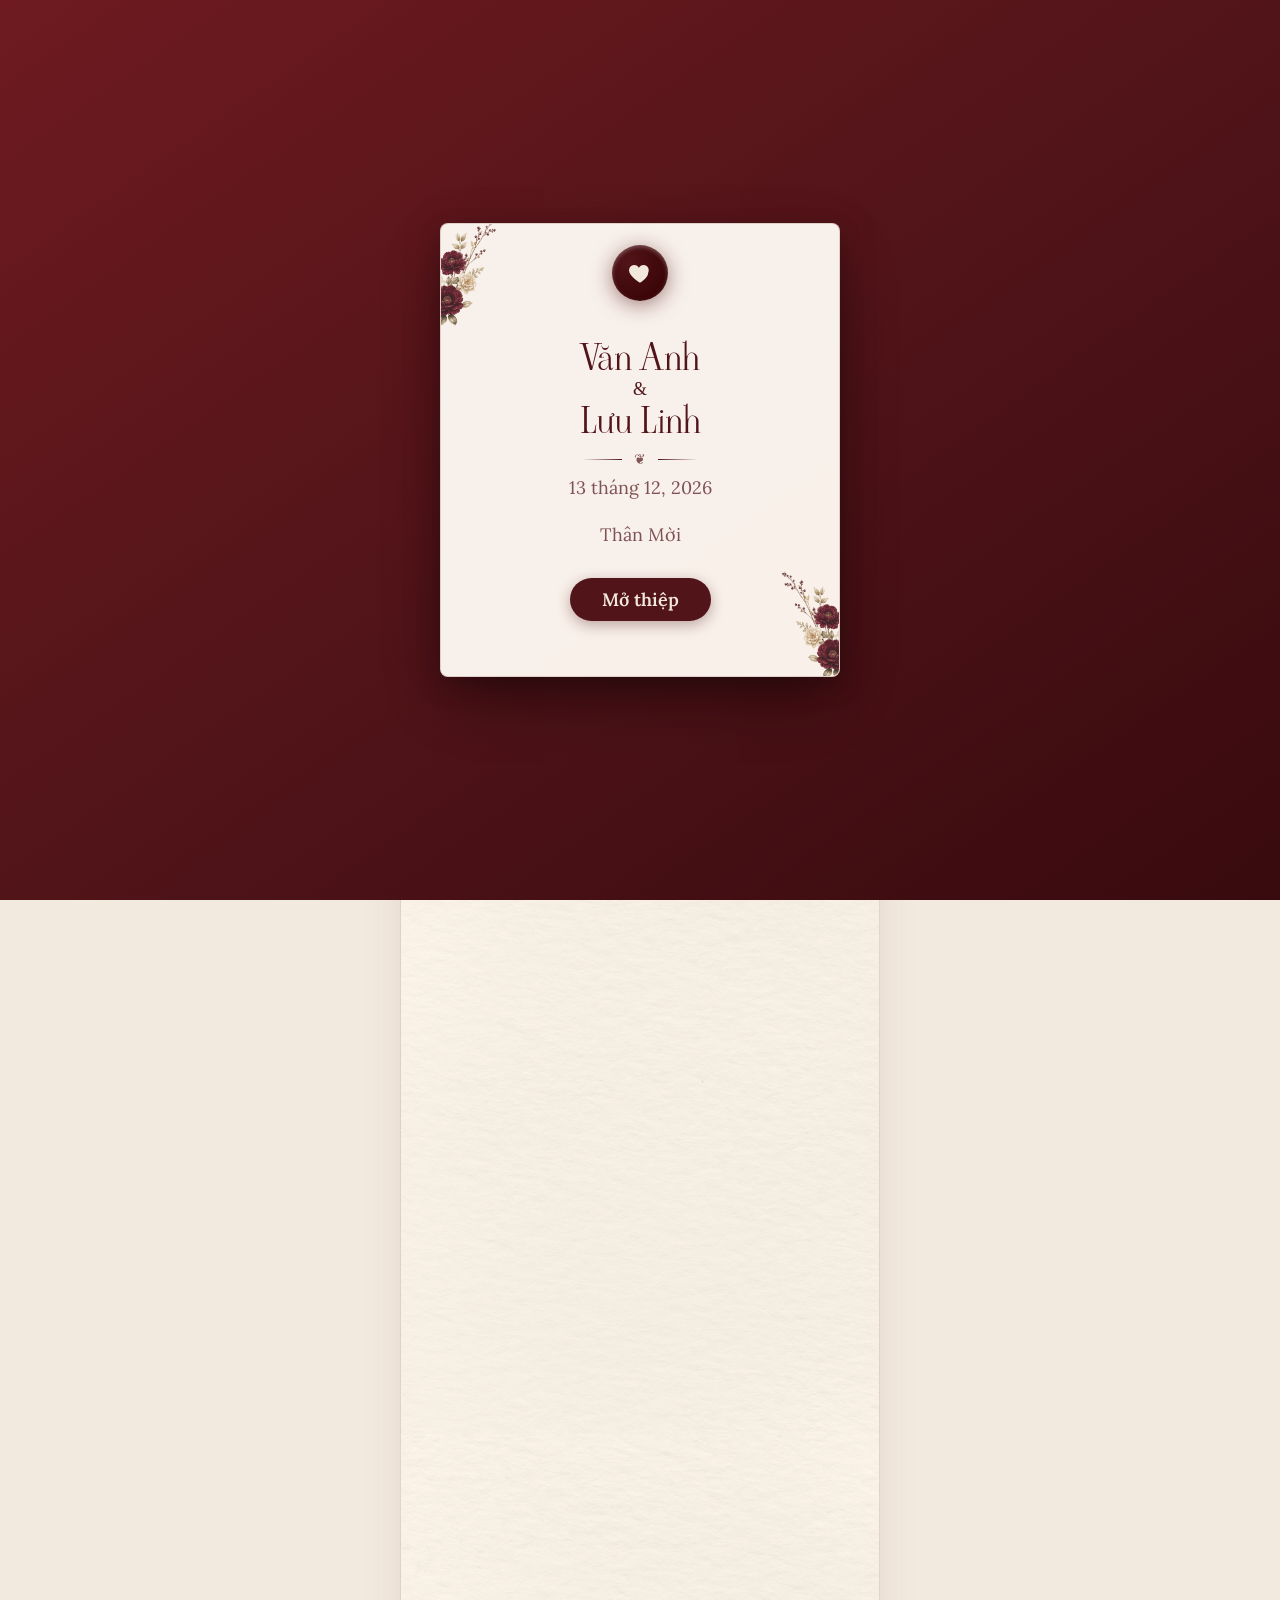
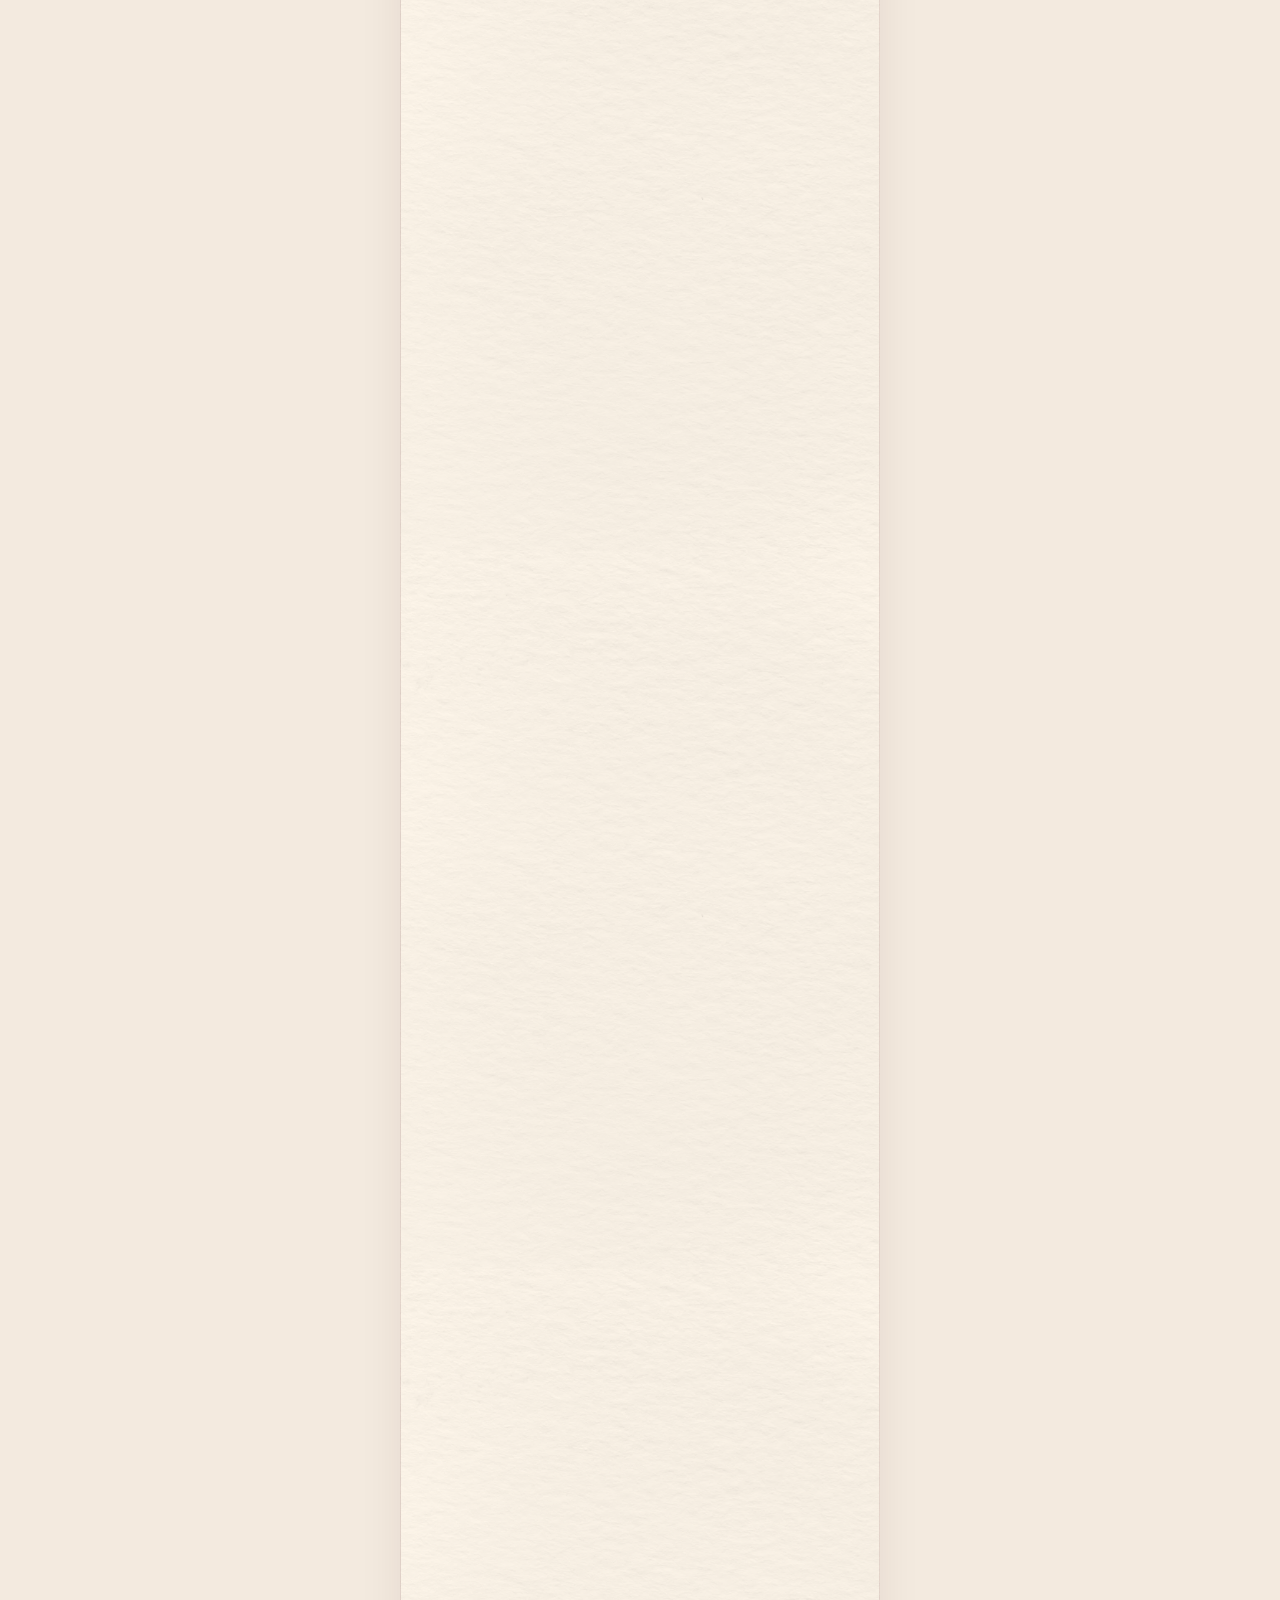
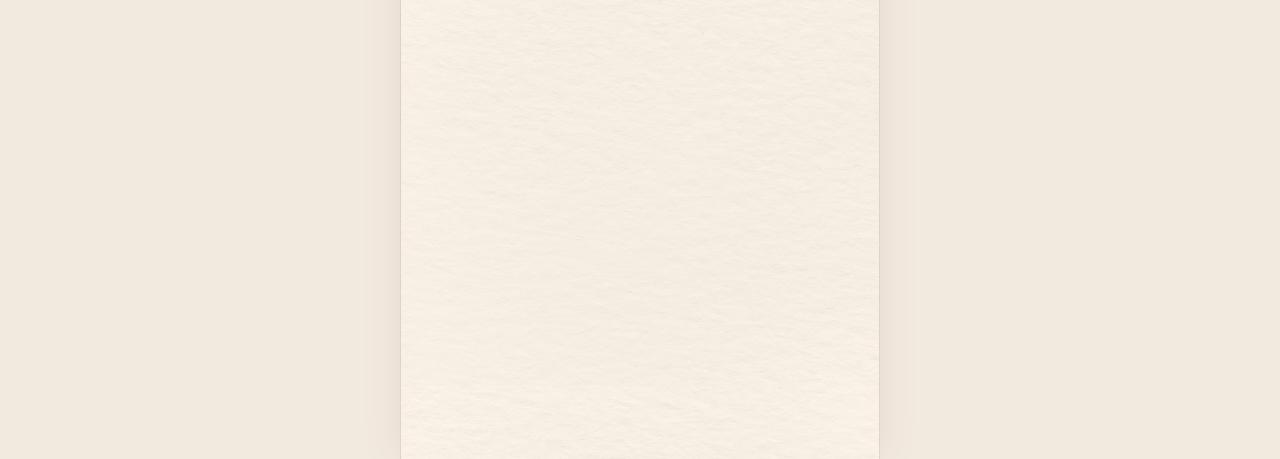
==== commit d37603f8: "ok" ====
--- a/index.html
+++ b/index.html
@@ -3,13 +3,13 @@
 <head>
   <meta charset="utf-8">
   <meta name="viewport" content="width=device-width, initial-scale=1, viewport-fit=cover">
-  <title>Văn Anh &amp; Lưu Linh | Thiệp cưới</title>
-  <meta name="description" content="Thân mời quý khách đến dự lễ cưới của Văn Anh &amp; Lưu Linh | Chủ Nhật, 1 tháng 11, 2026 | Nhà văn hoá cụm 4, TDP An Thắng, Phường Tân An, TP Bắc Ninh">
+  <title>wedding invitation - Văn Anh &amp; Lưu Linh</title>
+  <meta name="description" content="Thân mời quý khách đến dự lễ cưới của Văn Anh &amp; Lưu Linh | Chủ Nhật, 13 tháng 12, 2026 | Nhà văn hoá cụm 4, TDP An Thắng, Phường Tân An, TP Bắc Ninh">
   <meta name="theme-color" content="#511419">
   <meta property="og:type" content="website">
   <meta property="og:locale" content="vi_VN">
   <meta property="og:title" content="Văn Anh &amp; Lưu Linh">
-  <meta property="og:description" content="Thân mời quý khách đến dự lễ cưới của Văn Anh &amp; Lưu Linh | Chủ Nhật, 1 tháng 11, 2026">
+  <meta property="og:description" content="Thân mời quý khách đến dự lễ cưới của Văn Anh &amp; Lưu Linh | Chủ Nhật, 13 tháng 12, 2026">
   <meta property="og:image" content="assets/anh-cuoi/6.jpeg">
   <meta property="og:image:type" content="image/jpeg">
   <meta property="og:image:width" content="1363">
@@ -17,14 +17,93 @@
   <meta property="og:image:alt" content="Ảnh cưới của Văn Anh và Lưu Linh">
   <meta name="twitter:card" content="summary_large_image">
   <link rel="icon" href="data:image/svg+xml,%3Csvg xmlns='http://www.w3.org/2000/svg' viewBox='0 0 24 24'%3E%3Cpath fill='%23511419' d='M12 21s-7.5-4.6-9.6-9.3C.9 8.2 3 4.5 6.6 4.5c2.1 0 3.6 1.2 4.4 2.6.8-1.4 2.3-2.6 4.4-2.6 3.6 0 5.7 3.7 4.2 7.2C19.5 16.4 12 21 12 21z'/%3E%3C/svg%3E">
+  <script>
+    document.documentElement.classList.add('js');
+    if ('scrollRestoration' in history) history.scrollRestoration = 'manual';
+  </script>
+  <!-- Loading screen styles are inline so it paints before the stylesheets below arrive -->
+  <style>
+    .loader { display: none; }
+    .js .loader {
+      position: fixed; inset: 0; z-index: 200; display: flex; align-items: center; justify-content: center;
+      overflow: hidden; color: #f3e8de; text-align: center;
+      background: radial-gradient(120% 85% at 50% 42%, #6e1a20 0%, #511419 55%, #380a0e 100%);
+      transition: opacity .8s ease .2s, visibility 0s 1s;
+    }
+    .loader.is-done { opacity: 0; visibility: hidden; pointer-events: none; }
+    .loader__inner { position: relative; display: flex; flex-direction: column; align-items: center; transition: opacity .5s ease, transform .7s cubic-bezier(.4,0,.2,1); }
+    .loader.is-done .loader__inner { opacity: 0; transform: scale(1.06); }
+    .loader__rings { display: block; width: 150px; height: 108px; overflow: visible; }
+    .loader__ring { fill: none; stroke: url(#loader-gold); stroke-width: 2.6; stroke-linecap: round; stroke-dasharray: 100; stroke-dashoffset: 100; transform-box: fill-box; transform-origin: center; animation: loader-draw 1.5s cubic-bezier(.65,0,.35,1) .15s forwards; }
+    .loader__ring--left { transform: rotate(-90deg); }
+    .loader__ring--right { transform: rotate(90deg); animation-delay: .5s; }
+    .loader__gem { fill: #fbf3e6; stroke: #c9a24a; stroke-width: 1; stroke-linejoin: round; opacity: 0; transform-box: fill-box; transform-origin: center; animation: loader-pop .5s cubic-bezier(.34,1.56,.64,1) 1.35s forwards; }
+    .loader__heart { color: #e3a3ab; transform-box: fill-box; transform-origin: center; animation: loader-beat 1.6s ease-in-out infinite; }
+    .loader__names { margin: 18px 0 0; padding-left: .3em; font: 400 13px/1.5 "Times New Roman", Georgia, serif; letter-spacing: .3em; text-transform: uppercase; color: rgba(243,232,222,.92); }
+    .loader__names span { margin: 0 .2em; color: #d9b86a; }
+    .loader__date { min-height: 18px; margin: 6px 0 0; font: italic 400 13px/1.4 "Times New Roman", Georgia, serif; letter-spacing: .18em; color: #d9b86a; transition: opacity .4s; }
+    .loader__date:empty { opacity: 0; }
+    .loader__bar { position: relative; width: 168px; height: 2px; margin-top: 22px; overflow: hidden; border-radius: 2px; background: rgba(243,232,222,.16); }
+    .loader__bar span { position: absolute; inset: 0; border-radius: inherit; background: linear-gradient(90deg, #a9802f, #f3d98b, #c9a24a); transform: scaleX(0); transform-origin: left center; }
+    .loader__percent { margin: 10px 0 0; font: 400 11px/1 "Times New Roman", Georgia, serif; letter-spacing: .24em; font-variant-numeric: tabular-nums; color: rgba(243,232,222,.6); }
+    .loader__sparks i { position: absolute; bottom: -8px; left: var(--x); width: var(--s); height: var(--s); border-radius: 50%; background: #f3d98b; box-shadow: 0 0 6px 1px rgba(243,217,139,.6); opacity: 0; animation: loader-rise var(--d) ease-in var(--delay) infinite; }
+    @keyframes loader-draw { to { stroke-dashoffset: 0; } }
+    @keyframes loader-pop { from { opacity: 0; transform: scale(.3); } to { opacity: 1; transform: scale(1); } }
+    @keyframes loader-beat { 0%, 100% { transform: scale(1); } 15% { transform: scale(1.18); } 30% { transform: scale(1); } 45% { transform: scale(1.1); } }
+    @keyframes loader-rise { 0% { transform: translateY(0); opacity: 0; } 15% { opacity: .9; } 100% { transform: translateY(-70vh); opacity: 0; } }
+    body.is-locked { overflow: hidden; }
+  </style>
   <link rel="preconnect" href="https://fonts.googleapis.com">
   <link rel="preconnect" href="https://fonts.gstatic.com" crossorigin>
-  <link rel="stylesheet" href="https://fonts.googleapis.com/css2?family=Cormorant+Garamond:wght@600&family=Lora:wght@400;600&family=Montserrat:wght@400;500;600&family=Ms+Madi&family=The+Nautigal&family=Viaoda+Libre&display=swap">
-  <link rel="stylesheet" href="assets/css/style.css">
-  <script>document.documentElement.classList.add('js');</script>
+  <!-- Stylesheets load without blocking the first paint; the loading screen waits for them -->
+  <link rel="preload" as="style" href="assets/css/style.css">
+  <link rel="preload" as="style" href="https://fonts.googleapis.com/css2?family=Cormorant+Garamond:wght@600&family=Lora:wght@400;600&family=Montserrat:wght@400;500;600&family=Ms+Madi&family=The+Nautigal&family=Viaoda+Libre&display=swap">
+  <link rel="stylesheet" id="main-css" href="assets/css/style.css" media="print" onload="this.media='all'">
+  <link rel="stylesheet" id="fonts-css" href="https://fonts.googleapis.com/css2?family=Cormorant+Garamond:wght@600&family=Lora:wght@400;600&family=Montserrat:wght@400;500;600&family=Ms+Madi&family=The+Nautigal&family=Viaoda+Libre&display=swap" media="print" onload="this.media='all'">
+  <noscript>
+    <link rel="stylesheet" href="assets/css/style.css">
+    <link rel="stylesheet" href="https://fonts.googleapis.com/css2?family=Cormorant+Garamond:wght@600&family=Lora:wght@400;600&family=Montserrat:wght@400;500;600&family=Ms+Madi&family=The+Nautigal&family=Viaoda+Libre&display=swap">
+  </noscript>
   <script src="assets/js/main.js" defer></script>
 </head>
 <body class="is-locked">
+
+  <!-- ============ LOADING SCREEN ============ -->
+  <div class="loader" id="loader" aria-hidden="true">
+    <div class="loader__sparks">
+      <i style="--x:12%;--s:3px;--d:7s;--delay:-1s"></i>
+      <i style="--x:24%;--s:2px;--d:9s;--delay:-4s"></i>
+      <i style="--x:37%;--s:4px;--d:8s;--delay:-6s"></i>
+      <i style="--x:52%;--s:2px;--d:10s;--delay:-2s"></i>
+      <i style="--x:63%;--s:3px;--d:7.5s;--delay:-5s"></i>
+      <i style="--x:76%;--s:2px;--d:9.5s;--delay:-7s"></i>
+      <i style="--x:88%;--s:4px;--d:8.5s;--delay:-3s"></i>
+    </div>
+    <div class="loader__inner">
+      <svg class="loader__rings" viewBox="0 0 150 108">
+        <defs>
+          <linearGradient id="loader-gold" x1="0" y1="0" x2="1" y2="1">
+            <stop offset="0" stop-color="#f6e2a0"/>
+            <stop offset=".5" stop-color="#c9a24a"/>
+            <stop offset="1" stop-color="#ecd28a"/>
+          </linearGradient>
+          <radialGradient id="loader-glow">
+            <stop offset="0" stop-color="#c9a24a" stop-opacity=".28"/>
+            <stop offset="1" stop-color="#c9a24a" stop-opacity="0"/>
+          </radialGradient>
+        </defs>
+        <circle cx="75" cy="66" r="52" fill="url(#loader-glow)"/>
+        <circle class="loader__ring loader__ring--left" cx="61" cy="70" r="26" pathLength="100"/>
+        <circle class="loader__ring loader__ring--right" cx="89" cy="70" r="26" pathLength="100"/>
+        <path class="loader__gem" d="M55 41.5 L58 37.5 H64 L67 41.5 L61 49 Z M55 41.5 H67 M58 37.5 L61 41.5 L64 37.5"/>
+        <svg class="loader__heart" x="66" y="6" width="18" height="18" viewBox="0 0 24 24"><path fill="currentColor" d="M12 21s-7.5-4.6-9.6-9.3C.9 8.2 3 4.5 6.6 4.5c2.1 0 3.6 1.2 4.4 2.6.8-1.4 2.3-2.6 4.4-2.6 3.6 0 5.7 3.7 4.2 7.2C19.5 16.4 12 21 12 21z"/></svg>
+      </svg>
+      <p class="loader__names">Văn Anh<span>&amp;</span>Lưu Linh</p>
+      <p class="loader__date" data-date-from="#party"><span data-part="dotted"></span></p>
+      <div class="loader__bar"><span id="loader-bar"></span></div>
+      <p class="loader__percent" id="loader-percent">0%</p>
+    </div>
+  </div>
 
   <svg class="sprite" aria-hidden="true" focusable="false">
     <symbol id="i-heart" viewBox="0 0 24 24"><path fill="currentColor" d="M12 21s-7.5-4.6-9.6-9.3C.9 8.2 3 4.5 6.6 4.5c2.1 0 3.6 1.2 4.4 2.6.8-1.4 2.3-2.6 4.4-2.6 3.6 0 5.7 3.7 4.2 7.2C19.5 16.4 12 21 12 21z"/></symbol>
@@ -33,6 +112,32 @@
     <symbol id="i-direction" viewBox="0 0 24 24"><path fill="none" stroke="currentColor" stroke-width="1.8" stroke-linejoin="round" d="M3 11l18-8-8 18-2-8-8-2z"/></symbol>
     <symbol id="i-download" viewBox="0 0 24 24"><path fill="none" stroke="currentColor" stroke-width="2" stroke-linecap="round" stroke-linejoin="round" d="M12 4v11m0 0l-4.5-4.5M12 15l4.5-4.5M5 19h14"/></symbol>
     <symbol id="i-note" viewBox="0 0 24 24"><path fill="currentColor" d="M12 3v10.55c-.59-.34-1.27-.55-2-.55-2.21 0-4 1.79-4 4s1.79 4 4 4 4-1.79 4-4V7h4V3h-6z"/></symbol>
+    <symbol id="i-qr" viewBox="0 0 64 64">
+      <g fill="none" stroke="currentColor" stroke-width="3">
+        <rect x="5.5" y="5.5" width="17" height="17" rx="4"/>
+        <rect x="41.5" y="5.5" width="17" height="17" rx="4"/>
+        <rect x="5.5" y="41.5" width="17" height="17" rx="4"/>
+      </g>
+      <g fill="currentColor">
+        <rect x="11" y="11" width="6" height="6" rx="1.5"/>
+        <rect x="47" y="11" width="6" height="6" rx="1.5"/>
+        <rect x="11" y="47" width="6" height="6" rx="1.5"/>
+        <rect x="28" y="6" width="4" height="4" rx="1"/>
+        <rect x="34" y="12" width="4" height="4" rx="1"/>
+        <rect x="28" y="17" width="4" height="4" rx="1"/>
+        <rect x="6" y="28" width="4" height="4" rx="1"/>
+        <rect x="14" y="33" width="4" height="4" rx="1"/>
+        <rect x="47" y="28" width="4" height="4" rx="1"/>
+        <rect x="54" y="34" width="4" height="4" rx="1"/>
+        <rect x="42" y="45" width="4" height="4" rx="1"/>
+        <rect x="54" y="45" width="4" height="4" rx="1"/>
+        <rect x="48" y="52" width="4" height="4" rx="1"/>
+        <rect x="34" y="54" width="4" height="4" rx="1"/>
+        <rect x="28" y="46" width="4" height="4" rx="1"/>
+      </g>
+      <circle cx="32" cy="32" r="11" fill="#fff"/>
+      <path fill="#a8323b" transform="translate(23 22.4) scale(.75)" d="M12 21s-7.5-4.6-9.6-9.3C.9 8.2 3 4.5 6.6 4.5c2.1 0 3.6 1.2 4.4 2.6.8-1.4 2.3-2.6 4.4-2.6 3.6 0 5.7 3.7 4.2 7.2C19.5 16.4 12 21 12 21z"/>
+    </symbol>
   </svg>
 
   <!-- ============ COVER (opening screen) ============ -->
@@ -86,7 +191,7 @@
         <img class="envelope__back" src="assets/images/envelope-background.webp" alt="" aria-hidden="true">
         <div class="envelope__photo">
           <div class="envelope__frame">
-            <img src="assets/anh-cuoi/0.jpeg" alt="Ảnh cưới của Văn Anh và Lưu Linh">
+            <img src="assets/anh-cuoi/small/0.jpeg" alt="Ảnh cưới của Văn Anh và Lưu Linh">
           </div>
         </div>
         <span class="envelope__flora" aria-hidden="true"><img src="assets/images/flower2-decoration.webp" alt=""></span>
@@ -131,7 +236,7 @@
           </div>
 
           <!-- Edit data-datetime only: weekday, date and lunar date below are generated from it -->
-          <div class="event" id="ceremony" data-datetime="2026-11-02T11:00">
+          <div class="event" id="ceremony" data-datetime="2026-12-13T11:00">
             <p class="event__heading">LỄ THÀNH HÔN ĐƯỢC CỬ HÀNH TẠI<br>TƯ GIA NHÀ TRAI</p>
             <div class="event__when"><span>Vào lúc <span data-part="time"></span></span><span data-part="weekday"></span></div>
             <div class="event__date">
@@ -146,20 +251,21 @@
     </section>
 
     <!-- ============ ALBUM ============ -->
+    <!-- Coverflow shows the small/ copy; the lightbox opens the full-size photo from data-full -->
     <section class="album reveal" aria-labelledby="album-title">
       <img class="castle castle--album" src="assets/images/castle-background.webp" alt="" aria-hidden="true">
       <h2 class="title title--wine" id="album-title">Album ảnh</h2>
       <div class="coverflow" id="coverflow">
-        <button class="coverflow__item" type="button"><img src="assets/anh-cuoi/8.jpeg" alt="Ảnh cưới 1"></button>
-        <button class="coverflow__item" type="button"><img src="assets/anh-cuoi/9.jpeg" alt="Ảnh cưới 2"></button>
-        <button class="coverflow__item" type="button"><img src="assets/anh-cuoi/7.jpeg" alt="Ảnh cưới 3"></button>
-        <button class="coverflow__item" type="button"><img src="assets/anh-cuoi/1.jpeg" alt="Ảnh cưới 4"></button>
-        <button class="coverflow__item" type="button"><img src="assets/anh-cuoi/5.jpeg" alt="Ảnh cưới 5"></button>
-        <button class="coverflow__item" type="button"><img src="assets/anh-cuoi/10.jpeg" alt="Ảnh cưới 6"></button>
-        <button class="coverflow__item" type="button"><img src="assets/anh-cuoi/4.jpeg" alt="Ảnh cưới 7"></button>
-        <button class="coverflow__item" type="button"><img src="assets/anh-cuoi/2.jpeg" alt="Ảnh cưới 8"></button>
-        <button class="coverflow__item" type="button"><img src="assets/anh-cuoi/11.jpeg" alt="Ảnh cưới 9"></button>
-        <button class="coverflow__item" type="button"><img src="assets/anh-cuoi/3.jpeg" alt="Ảnh cưới 10"></button>
+        <button class="coverflow__item" type="button"><img src="assets/anh-cuoi/small/8.jpeg" data-full="assets/anh-cuoi/8.jpeg" alt="Ảnh cưới 1" decoding="async"></button>
+        <button class="coverflow__item" type="button"><img src="assets/anh-cuoi/small/9.jpeg" data-full="assets/anh-cuoi/9.jpeg" alt="Ảnh cưới 2" decoding="async"></button>
+        <button class="coverflow__item" type="button"><img src="assets/anh-cuoi/small/7.jpeg" data-full="assets/anh-cuoi/7.jpeg" alt="Ảnh cưới 3" decoding="async"></button>
+        <button class="coverflow__item" type="button"><img src="assets/anh-cuoi/small/1.jpeg" data-full="assets/anh-cuoi/1.jpeg" alt="Ảnh cưới 4" decoding="async"></button>
+        <button class="coverflow__item" type="button"><img src="assets/anh-cuoi/small/5.jpeg" data-full="assets/anh-cuoi/5.jpeg" alt="Ảnh cưới 5" decoding="async"></button>
+        <button class="coverflow__item" type="button"><img src="assets/anh-cuoi/small/10.jpeg" data-full="assets/anh-cuoi/10.jpeg" alt="Ảnh cưới 6" decoding="async"></button>
+        <button class="coverflow__item" type="button"><img src="assets/anh-cuoi/small/4.jpeg" data-full="assets/anh-cuoi/4.jpeg" alt="Ảnh cưới 7" decoding="async"></button>
+        <button class="coverflow__item" type="button"><img src="assets/anh-cuoi/small/2.jpeg" data-full="assets/anh-cuoi/2.jpeg" alt="Ảnh cưới 8" decoding="async"></button>
+        <button class="coverflow__item" type="button"><img src="assets/anh-cuoi/small/11.jpeg" data-full="assets/anh-cuoi/11.jpeg" alt="Ảnh cưới 9" decoding="async"></button>
+        <button class="coverflow__item" type="button"><img src="assets/anh-cuoi/small/3.jpeg" data-full="assets/anh-cuoi/3.jpeg" alt="Ảnh cưới 10" decoding="async"></button>
       </div>
       <p class="album__counter" id="album-counter" aria-live="polite"></p>
     </section>
@@ -171,8 +277,8 @@
         <div class="card__body">
           <h2 class="title" id="party-title">Thông tin tiệc cưới</h2>
 
-          <!-- The cover date, month calendar and "add to calendar" link all read this data-datetime -->
-          <div class="event event--party" id="party" data-datetime="2026-11-01T16:00">
+          <!-- The cover date, loading screen, month calendar and "add to calendar" link all read this data-datetime -->
+          <div class="event event--party" id="party" data-datetime="2026-12-13T16:00">
             <h3 class="event__heading event__heading--strong">Tiệc cưới sẽ diễn ra vào lúc:</h3>
             <div class="event__when"><span data-part="time"></span><span data-part="weekday"></span></div>
             <div class="event__date">
@@ -212,25 +318,6 @@
          href="https://www.google.com/maps/dir/?api=1&amp;destination=776F%2BG66%20Nh%C3%A0%20v%C4%83n%20ho%C3%A1%20TDP%20Ph%E1%BB%91%20T%C3%A2n%20An%2C%20T%C3%A2n%20An%2C%20B%E1%BA%AFc%20Ninh">
         <svg aria-hidden="true"><use href="#i-direction"/></svg>Chỉ đường
       </a>
-    </section>
-
-    <!-- ============ GUESTBOOK ============ -->
-    <section class="guestbook reveal" aria-labelledby="guestbook-title">
-      <div class="note">
-        <img class="note__flora" src="assets/images/flower2-decoration.webp" alt="" aria-hidden="true">
-        <h2 class="title title--wine" id="guestbook-title">Sổ lưu bút</h2>
-        <form class="wish-form" id="wish-form">
-          <input class="field" name="name" type="text" placeholder="Nhập tên*" maxlength="100" required autocomplete="name" aria-label="Tên của bạn">
-          <textarea class="field" name="message" placeholder="Nhập lời chúc*" maxlength="1000" required aria-label="Lời chúc"></textarea>
-          <div class="wish-form__actions">
-            <button class="wand" type="button" id="suggest-wish" title="Gợi ý lời chúc" aria-label="Gợi ý lời chúc">🪄</button>
-            <button class="btn-pill btn-pill--wine" type="submit">GỬI LỜI CHÚC</button>
-          </div>
-          <p class="wish-form__status" id="wish-status" role="status"></p>
-        </form>
-      </div>
-      <div class="wishes" id="wish-list"></div>
-      <p class="wishes__empty" id="wish-empty">Hãy là người đầu tiên gửi lời chúc đến cô dâu chú rể nhé!</p>
     </section>
 
     <!-- ============ GIFT BOX ============ -->
@@ -274,7 +361,7 @@
     </footer>
   </main>
 
-  <!-- ============ MUSIC: starts on "Mở thiệp"; the button hides itself until assets/music/music.mp3 exists ============ -->
+  <!-- ============ MUSIC: starts on "Mở thiệp"; the button hides itself if assets/music/music.mp3 is missing ============ -->
   <audio id="bg-music" src="assets/music/music.mp3" loop preload="metadata"></audio>
   <button class="music" id="music-toggle" type="button" aria-label="Bật/tắt nhạc nền" aria-pressed="false" hidden>
     <span class="music__disc" aria-hidden="true"></span>
@@ -317,6 +404,7 @@
   </dialog>
 
   <!-- ============ GIFT DIALOG (QR codes) ============ -->
+  <!-- Until a QR file exists the frame shows the placeholder icon and "Lưu QR" stays hidden -->
   <dialog class="dialog dialog--bottom" id="gift-dialog" aria-labelledby="gift-dialog-title">
     <div class="gift-sheet">
       <div class="gift-sheet__head">
@@ -326,12 +414,20 @@
       <div class="qr-list">
         <figure class="qr">
           <figcaption class="qr__label">Chú Rể</figcaption>
-          <div class="qr__frame"><img src="assets/images/qr-chu-re.jpg" alt="Mã QR mừng cưới chú rể"></div>
+          <div class="qr__frame">
+            <svg class="qr__placeholder" aria-hidden="true"><use href="#i-qr"/></svg>
+            <img class="qr__img" src="assets/images/qr-chu-re.jpg" alt="Mã QR mừng cưới chú rể" decoding="async">
+          </div>
+          <p class="qr__pending">Mã QR sẽ sớm được cập nhật</p>
           <a class="qr__save" href="assets/images/qr-chu-re.jpg" download="qr-chu-re.jpg"><svg aria-hidden="true"><use href="#i-download"/></svg>Lưu QR</a>
         </figure>
         <figure class="qr">
           <figcaption class="qr__label">Cô Dâu</figcaption>
-          <div class="qr__frame"><img src="assets/images/qr-co-dau.jpg" alt="Mã QR mừng cưới cô dâu"></div>
+          <div class="qr__frame">
+            <svg class="qr__placeholder" aria-hidden="true"><use href="#i-qr"/></svg>
+            <img class="qr__img" src="assets/images/qr-co-dau.jpg" alt="Mã QR mừng cưới cô dâu" decoding="async">
+          </div>
+          <p class="qr__pending">Mã QR sẽ sớm được cập nhật</p>
           <a class="qr__save" href="assets/images/qr-co-dau.jpg" download="qr-co-dau.jpg"><svg aria-hidden="true"><use href="#i-download"/></svg>Lưu QR</a>
         </figure>
       </div>
--- a/assets/css/style.css
+++ b/assets/css/style.css
@@ -29,7 +29,6 @@
 
 html {
   -webkit-text-size-adjust: 100%;
-  scroll-behavior: smooth;
 }
 
 body {
@@ -41,7 +40,8 @@
 }
 
 body.is-locked,
-body:has(dialog[open]) {
+html.is-scroll-locked,
+html.is-scroll-locked body {
   overflow: hidden;
 }
 
@@ -117,6 +117,12 @@
   position: relative;
   z-index: 10;
   width: min(350px, calc(100vw - 32px));
+  transition: opacity 0.9s ease 0.3s, transform 1s cubic-bezier(0.22, 1, 0.36, 1) 0.3s;
+}
+
+.js body:not(.is-ready) .cover__card-wrap {
+  opacity: 0;
+  transform: translateY(28px) scale(0.97);
 }
 
 .cover__seal {
@@ -335,26 +341,20 @@
 
 /* ---------- Page column ---------- */
 
+/* Same look as a 50%-opacity multiply overlay, but painted once instead of blended against the
+   whole page every frame (mix-blend-mode made every animation on the page expensive on mobile). */
 .invitation {
   position: relative;
-  isolation: isolate;
   width: 100%;
   max-width: var(--column);
   margin: 0 auto;
   overflow: hidden;
+  background:
+    linear-gradient(rgba(255, 247, 235, 0.5), rgba(255, 247, 235, 0.5)),
+    url("../images/paper.webp") top center / 100% auto;
   background-color: var(--paper);
+  background-blend-mode: normal, multiply;
   color: var(--wine);
-}
-
-.invitation::before {
-  content: "";
-  position: absolute;
-  inset: 0;
-  z-index: 0;
-  pointer-events: none;
-  background: url("../images/paper.webp") top center / 100% auto;
-  mix-blend-mode: multiply;
-  opacity: 0.5;
 }
 
 @media (min-width: 520px) {
@@ -556,20 +556,14 @@
   overflow: hidden;
   padding: 36px 20px 40px;
   border-radius: 13px;
-  background: var(--wine);
+  background:
+    linear-gradient(rgba(81, 20, 25, 0.6), rgba(81, 20, 25, 0.6)),
+    url("../images/paper.webp") center / cover no-repeat;
+  background-color: var(--wine);
+  background-blend-mode: normal, multiply;
   color: var(--cream);
   text-align: center;
   box-shadow: 4px 4px 10px rgba(0, 0, 0, 0.25);
-}
-
-.card::before {
-  content: "";
-  position: absolute;
-  inset: 0;
-  background: url("../images/paper.webp") center / cover no-repeat;
-  mix-blend-mode: multiply;
-  opacity: 0.4;
-  pointer-events: none;
 }
 
 .card--party {
@@ -878,8 +872,8 @@
   -webkit-tap-highlight-color: transparent;
 }
 
-.btn-pill:hover {
-  transform: scale(1.03);
+.btn-pill:active {
+  transform: scale(0.97);
 }
 
 .btn-pill--cream {
@@ -890,15 +884,6 @@
   font-family: var(--font-body);
   font-size: 14px;
   letter-spacing: 0.025em;
-}
-
-.btn-pill--wine {
-  padding: 8px 24px;
-  background: var(--wine);
-  color: #ded9d7;
-  font-family: var(--font-serif);
-  font-size: 14px;
-  font-weight: 600;
 }
 
 /* ---------- Album ---------- */
@@ -935,7 +920,8 @@
   background: #eadfce;
   box-shadow: 0 20px 25px -5px rgba(0, 0, 0, 0.12), 0 8px 10px -6px rgba(0, 0, 0, 0.12);
   cursor: pointer;
-  transition: transform 1.1s ease-in-out, opacity 1.1s ease-in-out;
+  backface-visibility: hidden;
+  transition: transform 1.1s ease-in-out, opacity 1.1s ease-in-out, visibility 1.1s;
   -webkit-tap-highlight-color: transparent;
 }
 
@@ -1011,178 +997,8 @@
   transition: transform 0.2s ease;
 }
 
-.venue__directions:hover {
-  transform: scale(1.03);
-}
-
-/* ---------- Guestbook ---------- */
-
-.guestbook {
-  position: relative;
-  z-index: 1;
-  padding: 32px 24px;
-}
-
-.note {
-  position: relative;
-  margin: 0 -2px;
-  padding: 36px 20px 20px;
-  border-radius: 14px 14px 22px 14px;
-  background:
-    linear-gradient(rgba(251, 243, 232, 0.7), rgba(251, 243, 232, 0.7)),
-    #fbf3e8 url("../images/paper.webp") center / cover no-repeat;
-  box-shadow: 4px 4px 4px rgba(0, 0, 0, 0.25);
-}
-
-.note::after {
-  content: "";
-  position: absolute;
-  right: 0;
-  bottom: 0;
-  width: 46px;
-  height: 46px;
-  border-radius: 0 0 22px 0;
-  background: linear-gradient(135deg, transparent 50%, rgba(81, 20, 25, 0.08) 50%, rgba(255, 255, 255, 0.6) 100%);
-  pointer-events: none;
-}
-
-.note__flora {
-  position: absolute;
-  left: -34px;
-  bottom: -62px;
-  z-index: 2;
-  width: 120px;
-  transform: rotate(-35deg);
-  filter: drop-shadow(3px 4px 3px rgba(0, 0, 0, 0.3));
-  pointer-events: none;
-}
-
-.wish-form {
-  width: 100%;
-  max-width: 280px;
-  margin: 8px auto 0;
-  padding: 16px;
-}
-
-.field {
-  display: block;
-  width: 100%;
-  padding: 12px 16px;
-  border: 1px solid var(--wine);
-  border-radius: 8px;
-  background: transparent;
-  color: var(--wine);
-  font-family: var(--font-serif);
-  font-size: 16px;
-  outline: none;
-}
-
-.field::placeholder {
-  color: rgba(81, 20, 25, 0.5);
-}
-
-.field:focus {
-  box-shadow: 0 0 0 3px rgba(81, 20, 25, 0.12);
-}
-
-textarea.field {
-  height: 56px;
-  margin-top: 16px;
-  resize: none;
-}
-
-.wish-form__actions {
-  display: flex;
-  align-items: center;
-  justify-content: space-between;
-  margin-top: 12px;
-}
-
-.wand {
-  padding: 8px;
-  border: 0;
-  border-radius: 8px;
-  background: rgba(81, 20, 25, 0.1);
-  font-size: 16px;
-  line-height: 1;
-  cursor: pointer;
-  transition: transform 0.2s ease;
-}
-
-.wand:hover {
-  transform: scale(1.1);
-}
-
-.wish-form__status {
-  min-height: 18px;
-  margin-top: 10px;
-  font-size: 13px;
-  text-align: center;
-}
-
-.wishes {
-  display: flex;
-  flex-direction: column;
-  gap: 12px;
-  max-height: 560px;
-  margin-top: 72px;
-  padding-right: 4px;
-  overflow-y: auto;
-}
-
-.wishes:empty {
-  display: none;
-}
-
-.wish {
-  padding: 16px;
-  border: 1px solid rgba(81, 20, 25, 0.333);
-  border-radius: 8px;
-  background: rgba(255, 255, 255, 0.55);
-  font-family: var(--font-serif);
-  font-size: 14px;
-  animation: wish-in 0.5s ease;
-}
-
-.wish__head {
-  display: flex;
-  align-items: flex-start;
-  justify-content: space-between;
-  gap: 12px;
-}
-
-.wish__name {
-  font-weight: 600;
-  overflow-wrap: anywhere;
-}
-
-.wish__time {
-  flex: none;
-  font-size: 12px;
-  opacity: 0.7;
-}
-
-.wish__message {
-  margin-top: 8px;
-  line-height: 1.625;
-  white-space: pre-line;
-  overflow-wrap: anywhere;
-}
-
-.wishes__empty {
-  margin-top: 72px;
-  font-size: 14px;
-  font-style: italic;
-  text-align: center;
-  opacity: 0.7;
-}
-
-.wishes:not(:empty) + .wishes__empty {
-  display: none;
-}
-
-@keyframes wish-in {
-  from { opacity: 0; transform: translateY(-8px); }
+.venue__directions:active {
+  transform: scale(0.97);
 }
 
 /* ---------- Gift box ---------- */
@@ -1236,13 +1052,12 @@
 .giftbox__shadow {
   position: absolute;
   left: 50%;
-  bottom: -8px;
-  width: 144px;
-  height: 12px;
-  margin-left: -72px;
+  bottom: -10px;
+  width: 150px;
+  height: 18px;
+  margin-left: -75px;
   border-radius: 50%;
-  background: rgba(0, 0, 0, 0.45);
-  filter: blur(4px);
+  background: radial-gradient(closest-side, rgba(0, 0, 0, 0.42), rgba(0, 0, 0, 0));
   animation: shadow-breathe 3s ease-in-out infinite;
 }
 
@@ -1272,8 +1087,11 @@
   z-index: 3;
 }
 
-.giftbox:hover .giftbox__main {
-  transform: rotate(-3deg) scale(1.03);
+/* Hover only on real pointers: a sticky :hover after a tap fought the shake animation on phones */
+@media (hover: hover) {
+  .giftbox:hover .giftbox__main {
+    transform: rotate(-3deg) scale(1.03);
+  }
 }
 
 .giftbox.is-bursting .giftbox__main {
@@ -1371,7 +1189,7 @@
   background: none;
   box-shadow: 0 10px 15px -3px rgba(0, 0, 0, 0.1), 0 4px 6px -4px rgba(0, 0, 0, 0.1);
   cursor: pointer;
-  transition: transform 0.15s ease, box-shadow 0.15s ease;
+  transition: transform 0.15s ease;
   -webkit-tap-highlight-color: transparent;
 }
 
@@ -1379,13 +1197,8 @@
   display: none;
 }
 
-.music:hover {
-  transform: scale(1.1);
-  box-shadow: 0 20px 25px -5px rgba(0, 0, 0, 0.1), 0 8px 10px -6px rgba(0, 0, 0, 0.1);
-}
-
 .music:active {
-  transform: scale(0.95);
+  transform: scale(0.92);
 }
 
 .music__disc {
@@ -1420,39 +1233,52 @@
   to { transform: rotate(360deg); }
 }
 
+/* Note and bars share one grid cell and swap by opacity: toggling display and animating height
+   kept the bars frozen in iOS WebKit, scaleY animations run on the compositor everywhere. */
+.music__note,
+.music__bars {
+  grid-area: 1 / 1;
+  position: relative;
+  transition: opacity 0.25s ease;
+}
+
 .music__note {
-  position: relative;
   width: 20px;
   height: 20px;
 }
 
 .music__bars {
-  position: relative;
-  display: none;
+  display: flex;
   align-items: flex-end;
-  gap: 2px;
+  gap: 2.5px;
   height: 16px;
+  opacity: 0;
 }
 
 .music__bars i {
-  width: 4px;
-  border-radius: 999px;
+  width: 3.5px;
+  height: 16px;
+  border-radius: 2px;
   background: currentColor;
-  animation: music-dance 0.4s ease-in-out infinite;
-}
-
-.music__bars i:nth-child(1) { height: 60%; }
-.music__bars i:nth-child(2) { height: 100%; animation-delay: 0.1s; }
-.music__bars i:nth-child(3) { height: 40%; animation-delay: 0.2s; }
-.music__bars i:nth-child(4) { height: 80%; animation-delay: 0.3s; }
+  transform: scaleY(0.3);
+  transform-origin: 50% 100%;
+}
+
+.music.is-playing .music__note { opacity: 0; }
+.music.is-playing .music__bars { opacity: 1; }
+
+.music.is-playing .music__bars i {
+  animation: music-dance 0.8s ease-in-out infinite;
+}
+
+.music.is-playing .music__bars i:nth-child(2) { animation-duration: 0.55s; animation-delay: -0.2s; }
+.music.is-playing .music__bars i:nth-child(3) { animation-duration: 0.7s; animation-delay: -0.45s; }
+.music.is-playing .music__bars i:nth-child(4) { animation-duration: 0.6s; animation-delay: -0.1s; }
 
 @keyframes music-dance {
-  0%, 100% { height: 20%; }
-  50% { height: 100%; }
-}
-
-.music.is-playing .music__bars { display: flex; }
-.music.is-playing .music__note { display: none; }
+  0%, 100% { transform: scaleY(0.3); }
+  50% { transform: scaleY(1); }
+}
 
 /* ---------- Dialogs ---------- */
 
@@ -1460,28 +1286,57 @@
   max-width: none;
   max-height: none;
   padding: 0;
+  overflow: visible;
   border: 0;
   background: transparent;
 }
 
-.dialog::backdrop {
-  background: rgba(0, 0, 0, 0.45);
-  backdrop-filter: blur(3px);
+.dialog::backdrop,
+.lightbox::backdrop {
+  background: rgba(30, 8, 10, 0.55);
+  animation: backdrop-in 0.3s ease both;
+}
+
+.lightbox::backdrop {
+  background: rgba(0, 0, 0, 0.9);
+}
+
+.dialog.is-closing::backdrop,
+.lightbox.is-closing::backdrop {
+  animation: backdrop-out 0.26s ease both;
+}
+
+@keyframes backdrop-in {
+  from { opacity: 0; }
+}
+
+@keyframes backdrop-out {
+  to { opacity: 0; }
 }
 
 .dialog[open] .sheet {
-  animation: pop-in 0.3s ease-out;
+  animation: pop-in 0.32s cubic-bezier(0.22, 1, 0.36, 1) both;
+}
+
+.dialog.is-closing .sheet {
+  animation: pop-out 0.26s ease both;
 }
 
 @keyframes pop-in {
-  from { opacity: 0; transform: translateY(16px) scale(0.97); }
+  from { opacity: 0; transform: translate3d(0, 16px, 0) scale(0.97); }
+}
+
+@keyframes pop-out {
+  to { opacity: 0; transform: translate3d(0, 12px, 0) scale(0.97); }
 }
 
 .sheet {
   position: relative;
   width: min(398px, calc(100vw - 32px));
+  max-height: calc(100vh - 32px);
   max-height: calc(100dvh - 32px);
   overflow-y: auto;
+  overscroll-behavior: contain;
   padding: 24px;
   border-radius: 20px;
   background: #fff;
@@ -1493,6 +1348,7 @@
   position: absolute;
   top: 16px;
   right: 16px;
+  z-index: 2;
   display: grid;
   place-items: center;
   width: 32px;
@@ -1658,16 +1514,28 @@
 }
 
 .dialog--bottom[open] .gift-sheet {
-  animation: sheet-up 0.35s ease-out;
+  animation: sheet-up 0.45s cubic-bezier(0.22, 1, 0.36, 1) both;
+}
+
+.dialog--bottom.is-closing .gift-sheet {
+  animation: sheet-down 0.26s cubic-bezier(0.4, 0, 1, 1) both;
 }
 
 @keyframes sheet-up {
-  from { transform: translateY(100%); }
+  from { transform: translate3d(0, 100%, 0); }
+  to { transform: translate3d(0, 0, 0); }
+}
+
+@keyframes sheet-down {
+  from { transform: translate3d(0, 0, 0); }
+  to { transform: translate3d(0, 100%, 0); }
 }
 
 .gift-sheet {
   max-height: 90vh;
+  max-height: 90dvh;
   overflow-y: auto;
+  overscroll-behavior: contain;
   border-radius: 16px 16px 0 0;
   background: var(--paper);
 }
@@ -1680,6 +1548,14 @@
   .gift-sheet {
     border-radius: 16px;
   }
+
+  .dialog--bottom[open] .gift-sheet {
+    animation-name: pop-in;
+  }
+
+  .dialog--bottom.is-closing .gift-sheet {
+    animation-name: pop-out;
+  }
 }
 
 .gift-sheet__head {
@@ -1689,7 +1565,9 @@
   text-align: center;
 }
 
+/* .title carries z-index:1, so without its own z-index the full-width heading covered this button */
 .gift-sheet__title {
+  padding-inline: 36px;
   color: #fff;
   text-shadow: 1px 1px 2px rgba(0, 0, 0, 0.2);
 }
@@ -1698,10 +1576,11 @@
   position: absolute;
   top: 12px;
   right: 12px;
+  z-index: 2;
   display: grid;
   place-items: center;
-  width: 34px;
-  height: 34px;
+  width: 36px;
+  height: 36px;
   padding: 0;
   border: 1.5px solid rgba(255, 255, 255, 0.8);
   border-radius: 50%;
@@ -1709,6 +1588,7 @@
   color: #fff;
   font-size: 16px;
   cursor: pointer;
+  -webkit-tap-highlight-color: transparent;
 }
 
 .qr-list {
@@ -1716,7 +1596,7 @@
   flex-wrap: wrap;
   justify-content: center;
   gap: 24px;
-  padding: 16px 16px 28px;
+  padding: 16px 16px calc(28px + env(safe-area-inset-bottom, 0px));
   color: var(--wine);
 }
 
@@ -1734,6 +1614,9 @@
 }
 
 .qr__frame {
+  position: relative;
+  display: grid;
+  place-items: center;
   width: 176px;
   height: 176px;
   padding: 8px;
@@ -1743,10 +1626,30 @@
   box-shadow: 0 10px 15px -3px rgba(0, 0, 0, 0.1), 0 4px 6px -4px rgba(0, 0, 0, 0.1);
 }
 
-.qr__frame img {
-  width: 100%;
-  height: 100%;
+.qr__img {
+  position: absolute;
+  inset: 8px;
+  width: calc(100% - 16px);
+  height: calc(100% - 16px);
   object-fit: contain;
+}
+
+.qr__placeholder {
+  width: 112px;
+  height: 112px;
+  color: rgba(81, 20, 25, 0.78);
+  transition: opacity 0.3s ease;
+}
+
+.qr__pending {
+  display: none;
+  max-width: 240px;
+  margin-top: 10px;
+  font-family: var(--font-ui);
+  font-size: 12px;
+  font-style: italic;
+  text-align: center;
+  color: rgba(81, 20, 25, 0.7);
 }
 
 .qr__save {
@@ -1764,23 +1667,38 @@
   text-decoration: none;
 }
 
+/* The QR photo stays invisible until it has really loaded, so a missing file never shows a broken image */
+.js .qr__img { opacity: 0; transition: opacity 0.3s ease; }
+.js .qr__save { display: none; }
+.js .qr.is-ready .qr__img { opacity: 1; }
+.js .qr.is-ready .qr__placeholder { opacity: 0; }
+.js .qr.is-ready .qr__save { display: inline-flex; }
+.js .qr.is-missing .qr__img { display: none; }
+.js .qr.is-missing .qr__pending { display: block; }
+
 /* ---------- Lightbox ---------- */
 
 .lightbox {
   width: 100vw;
+  height: 100vh;
   height: 100dvh;
   max-width: 100vw;
+  max-height: 100vh;
   max-height: 100dvh;
   margin: 0;
   padding: 0;
   border: 0;
   background: transparent;
   color: #fff;
-}
-
-.lightbox::backdrop {
-  background: rgba(0, 0, 0, 0.85);
-  backdrop-filter: blur(4px);
+  overscroll-behavior: contain;
+}
+
+.lightbox[open] {
+  animation: backdrop-in 0.25s ease both;
+}
+
+.lightbox.is-closing {
+  animation: backdrop-out 0.26s ease both;
 }
 
 .lightbox__inner {
@@ -1790,12 +1708,12 @@
   align-items: center;
   gap: 12px;
   height: 100%;
-  padding: 56px 12px 16px;
+  padding: calc(56px + env(safe-area-inset-top, 0px)) 12px calc(16px + env(safe-area-inset-bottom, 0px));
 }
 
 .lightbox__counter {
   position: absolute;
-  top: 18px;
+  top: calc(18px + env(safe-area-inset-top, 0px));
   left: 50%;
   font-family: var(--font-ui);
   font-size: 14px;
@@ -1804,18 +1722,20 @@
 
 .lightbox__close {
   position: absolute;
-  top: 10px;
-  right: 12px;
+  top: calc(8px + env(safe-area-inset-top, 0px));
+  right: calc(8px + env(safe-area-inset-right, 0px));
+  z-index: 2;
   display: grid;
   place-items: center;
-  width: 40px;
-  height: 40px;
+  width: 44px;
+  height: 44px;
   padding: 0;
   border: 0;
   background: none;
   color: #fff;
   font-size: 22px;
   cursor: pointer;
+  -webkit-tap-highlight-color: transparent;
 }
 
 .lightbox__stage {
@@ -1919,8 +1839,18 @@
   }
 }
 
+/* ---------- Idle animations ---------- */
+
+/* Looping decorations stop while the cover is up and whenever their section is out of view */
+.js body:not(.is-open) .invitation *,
+.is-offscreen,
+.is-offscreen * {
+  animation-play-state: paused !important;
+}
+
+/* The music bars are a playing indicator rather than decoration, so they keep moving */
 @media (prefers-reduced-motion: reduce) {
-  *,
+  *:not(.music__bars > i),
   *::before,
   *::after {
     animation-duration: 0.01ms !important;
@@ -1928,7 +1858,8 @@
     transition-duration: 0.01ms !important;
   }
 
-  .cover__hearts {
+  .cover__hearts,
+  .loader__sparks {
     display: none;
   }
 }
--- a/assets/css/style.css
+++ b/assets/css/style.css
@@ -29,7 +29,6 @@
 
 html {
   -webkit-text-size-adjust: 100%;
-  scroll-behavior: smooth;
 }
 
 body {
@@ -41,7 +40,8 @@
 }
 
 body.is-locked,
-body:has(dialog[open]) {
+html.is-scroll-locked,
+html.is-scroll-locked body {
   overflow: hidden;
 }
 
@@ -117,6 +117,12 @@
   position: relative;
   z-index: 10;
   width: min(350px, calc(100vw - 32px));
+  transition: opacity 0.9s ease 0.3s, transform 1s cubic-bezier(0.22, 1, 0.36, 1) 0.3s;
+}
+
+.js body:not(.is-ready) .cover__card-wrap {
+  opacity: 0;
+  transform: translateY(28px) scale(0.97);
 }
 
 .cover__seal {
@@ -335,26 +341,20 @@
 
 /* ---------- Page column ---------- */
 
+/* Same look as a 50%-opacity multiply overlay, but painted once instead of blended against the
+   whole page every frame (mix-blend-mode made every animation on the page expensive on mobile). */
 .invitation {
   position: relative;
-  isolation: isolate;
   width: 100%;
   max-width: var(--column);
   margin: 0 auto;
   overflow: hidden;
+  background:
+    linear-gradient(rgba(255, 247, 235, 0.5), rgba(255, 247, 235, 0.5)),
+    url("../images/paper.webp") top center / 100% auto;
   background-color: var(--paper);
+  background-blend-mode: normal, multiply;
   color: var(--wine);
-}
-
-.invitation::before {
-  content: "";
-  position: absolute;
-  inset: 0;
-  z-index: 0;
-  pointer-events: none;
-  background: url("../images/paper.webp") top center / 100% auto;
-  mix-blend-mode: multiply;
-  opacity: 0.5;
 }
 
 @media (min-width: 520px) {
@@ -556,20 +556,14 @@
   overflow: hidden;
   padding: 36px 20px 40px;
   border-radius: 13px;
-  background: var(--wine);
+  background:
+    linear-gradient(rgba(81, 20, 25, 0.6), rgba(81, 20, 25, 0.6)),
+    url("../images/paper.webp") center / cover no-repeat;
+  background-color: var(--wine);
+  background-blend-mode: normal, multiply;
   color: var(--cream);
   text-align: center;
   box-shadow: 4px 4px 10px rgba(0, 0, 0, 0.25);
-}
-
-.card::before {
-  content: "";
-  position: absolute;
-  inset: 0;
-  background: url("../images/paper.webp") center / cover no-repeat;
-  mix-blend-mode: multiply;
-  opacity: 0.4;
-  pointer-events: none;
 }
 
 .card--party {
@@ -878,8 +872,8 @@
   -webkit-tap-highlight-color: transparent;
 }
 
-.btn-pill:hover {
-  transform: scale(1.03);
+.btn-pill:active {
+  transform: scale(0.97);
 }
 
 .btn-pill--cream {
@@ -890,15 +884,6 @@
   font-family: var(--font-body);
   font-size: 14px;
   letter-spacing: 0.025em;
-}
-
-.btn-pill--wine {
-  padding: 8px 24px;
-  background: var(--wine);
-  color: #ded9d7;
-  font-family: var(--font-serif);
-  font-size: 14px;
-  font-weight: 600;
 }
 
 /* ---------- Album ---------- */
@@ -935,7 +920,8 @@
   background: #eadfce;
   box-shadow: 0 20px 25px -5px rgba(0, 0, 0, 0.12), 0 8px 10px -6px rgba(0, 0, 0, 0.12);
   cursor: pointer;
-  transition: transform 1.1s ease-in-out, opacity 1.1s ease-in-out;
+  backface-visibility: hidden;
+  transition: transform 1.1s ease-in-out, opacity 1.1s ease-in-out, visibility 1.1s;
   -webkit-tap-highlight-color: transparent;
 }
 
@@ -1011,178 +997,8 @@
   transition: transform 0.2s ease;
 }
 
-.venue__directions:hover {
-  transform: scale(1.03);
-}
-
-/* ---------- Guestbook ---------- */
-
-.guestbook {
-  position: relative;
-  z-index: 1;
-  padding: 32px 24px;
-}
-
-.note {
-  position: relative;
-  margin: 0 -2px;
-  padding: 36px 20px 20px;
-  border-radius: 14px 14px 22px 14px;
-  background:
-    linear-gradient(rgba(251, 243, 232, 0.7), rgba(251, 243, 232, 0.7)),
-    #fbf3e8 url("../images/paper.webp") center / cover no-repeat;
-  box-shadow: 4px 4px 4px rgba(0, 0, 0, 0.25);
-}
-
-.note::after {
-  content: "";
-  position: absolute;
-  right: 0;
-  bottom: 0;
-  width: 46px;
-  height: 46px;
-  border-radius: 0 0 22px 0;
-  background: linear-gradient(135deg, transparent 50%, rgba(81, 20, 25, 0.08) 50%, rgba(255, 255, 255, 0.6) 100%);
-  pointer-events: none;
-}
-
-.note__flora {
-  position: absolute;
-  left: -34px;
-  bottom: -62px;
-  z-index: 2;
-  width: 120px;
-  transform: rotate(-35deg);
-  filter: drop-shadow(3px 4px 3px rgba(0, 0, 0, 0.3));
-  pointer-events: none;
-}
-
-.wish-form {
-  width: 100%;
-  max-width: 280px;
-  margin: 8px auto 0;
-  padding: 16px;
-}
-
-.field {
-  display: block;
-  width: 100%;
-  padding: 12px 16px;
-  border: 1px solid var(--wine);
-  border-radius: 8px;
-  background: transparent;
-  color: var(--wine);
-  font-family: var(--font-serif);
-  font-size: 16px;
-  outline: none;
-}
-
-.field::placeholder {
-  color: rgba(81, 20, 25, 0.5);
-}
-
-.field:focus {
-  box-shadow: 0 0 0 3px rgba(81, 20, 25, 0.12);
-}
-
-textarea.field {
-  height: 56px;
-  margin-top: 16px;
-  resize: none;
-}
-
-.wish-form__actions {
-  display: flex;
-  align-items: center;
-  justify-content: space-between;
-  margin-top: 12px;
-}
-
-.wand {
-  padding: 8px;
-  border: 0;
-  border-radius: 8px;
-  background: rgba(81, 20, 25, 0.1);
-  font-size: 16px;
-  line-height: 1;
-  cursor: pointer;
-  transition: transform 0.2s ease;
-}
-
-.wand:hover {
-  transform: scale(1.1);
-}
-
-.wish-form__status {
-  min-height: 18px;
-  margin-top: 10px;
-  font-size: 13px;
-  text-align: center;
-}
-
-.wishes {
-  display: flex;
-  flex-direction: column;
-  gap: 12px;
-  max-height: 560px;
-  margin-top: 72px;
-  padding-right: 4px;
-  overflow-y: auto;
-}
-
-.wishes:empty {
-  display: none;
-}
-
-.wish {
-  padding: 16px;
-  border: 1px solid rgba(81, 20, 25, 0.333);
-  border-radius: 8px;
-  background: rgba(255, 255, 255, 0.55);
-  font-family: var(--font-serif);
-  font-size: 14px;
-  animation: wish-in 0.5s ease;
-}
-
-.wish__head {
-  display: flex;
-  align-items: flex-start;
-  justify-content: space-between;
-  gap: 12px;
-}
-
-.wish__name {
-  font-weight: 600;
-  overflow-wrap: anywhere;
-}
-
-.wish__time {
-  flex: none;
-  font-size: 12px;
-  opacity: 0.7;
-}
-
-.wish__message {
-  margin-top: 8px;
-  line-height: 1.625;
-  white-space: pre-line;
-  overflow-wrap: anywhere;
-}
-
-.wishes__empty {
-  margin-top: 72px;
-  font-size: 14px;
-  font-style: italic;
-  text-align: center;
-  opacity: 0.7;
-}
-
-.wishes:not(:empty) + .wishes__empty {
-  display: none;
-}
-
-@keyframes wish-in {
-  from { opacity: 0; transform: translateY(-8px); }
+.venue__directions:active {
+  transform: scale(0.97);
 }
 
 /* ---------- Gift box ---------- */
@@ -1236,13 +1052,12 @@
 .giftbox__shadow {
   position: absolute;
   left: 50%;
-  bottom: -8px;
-  width: 144px;
-  height: 12px;
-  margin-left: -72px;
+  bottom: -10px;
+  width: 150px;
+  height: 18px;
+  margin-left: -75px;
   border-radius: 50%;
-  background: rgba(0, 0, 0, 0.45);
-  filter: blur(4px);
+  background: radial-gradient(closest-side, rgba(0, 0, 0, 0.42), rgba(0, 0, 0, 0));
   animation: shadow-breathe 3s ease-in-out infinite;
 }
 
@@ -1272,8 +1087,11 @@
   z-index: 3;
 }
 
-.giftbox:hover .giftbox__main {
-  transform: rotate(-3deg) scale(1.03);
+/* Hover only on real pointers: a sticky :hover after a tap fought the shake animation on phones */
+@media (hover: hover) {
+  .giftbox:hover .giftbox__main {
+    transform: rotate(-3deg) scale(1.03);
+  }
 }
 
 .giftbox.is-bursting .giftbox__main {
@@ -1371,7 +1189,7 @@
   background: none;
   box-shadow: 0 10px 15px -3px rgba(0, 0, 0, 0.1), 0 4px 6px -4px rgba(0, 0, 0, 0.1);
   cursor: pointer;
-  transition: transform 0.15s ease, box-shadow 0.15s ease;
+  transition: transform 0.15s ease;
   -webkit-tap-highlight-color: transparent;
 }
 
@@ -1379,13 +1197,8 @@
   display: none;
 }
 
-.music:hover {
-  transform: scale(1.1);
-  box-shadow: 0 20px 25px -5px rgba(0, 0, 0, 0.1), 0 8px 10px -6px rgba(0, 0, 0, 0.1);
-}
-
 .music:active {
-  transform: scale(0.95);
+  transform: scale(0.92);
 }
 
 .music__disc {
@@ -1420,39 +1233,52 @@
   to { transform: rotate(360deg); }
 }
 
+/* Note and bars share one grid cell and swap by opacity: toggling display and animating height
+   kept the bars frozen in iOS WebKit, scaleY animations run on the compositor everywhere. */
+.music__note,
+.music__bars {
+  grid-area: 1 / 1;
+  position: relative;
+  transition: opacity 0.25s ease;
+}
+
 .music__note {
-  position: relative;
   width: 20px;
   height: 20px;
 }
 
 .music__bars {
-  position: relative;
-  display: none;
+  display: flex;
   align-items: flex-end;
-  gap: 2px;
+  gap: 2.5px;
   height: 16px;
+  opacity: 0;
 }
 
 .music__bars i {
-  width: 4px;
-  border-radius: 999px;
+  width: 3.5px;
+  height: 16px;
+  border-radius: 2px;
   background: currentColor;
-  animation: music-dance 0.4s ease-in-out infinite;
-}
-
-.music__bars i:nth-child(1) { height: 60%; }
-.music__bars i:nth-child(2) { height: 100%; animation-delay: 0.1s; }
-.music__bars i:nth-child(3) { height: 40%; animation-delay: 0.2s; }
-.music__bars i:nth-child(4) { height: 80%; animation-delay: 0.3s; }
+  transform: scaleY(0.3);
+  transform-origin: 50% 100%;
+}
+
+.music.is-playing .music__note { opacity: 0; }
+.music.is-playing .music__bars { opacity: 1; }
+
+.music.is-playing .music__bars i {
+  animation: music-dance 0.8s ease-in-out infinite;
+}
+
+.music.is-playing .music__bars i:nth-child(2) { animation-duration: 0.55s; animation-delay: -0.2s; }
+.music.is-playing .music__bars i:nth-child(3) { animation-duration: 0.7s; animation-delay: -0.45s; }
+.music.is-playing .music__bars i:nth-child(4) { animation-duration: 0.6s; animation-delay: -0.1s; }
 
 @keyframes music-dance {
-  0%, 100% { height: 20%; }
-  50% { height: 100%; }
-}
-
-.music.is-playing .music__bars { display: flex; }
-.music.is-playing .music__note { display: none; }
+  0%, 100% { transform: scaleY(0.3); }
+  50% { transform: scaleY(1); }
+}
 
 /* ---------- Dialogs ---------- */
 
@@ -1460,28 +1286,57 @@
   max-width: none;
   max-height: none;
   padding: 0;
+  overflow: visible;
   border: 0;
   background: transparent;
 }
 
-.dialog::backdrop {
-  background: rgba(0, 0, 0, 0.45);
-  backdrop-filter: blur(3px);
+.dialog::backdrop,
+.lightbox::backdrop {
+  background: rgba(30, 8, 10, 0.55);
+  animation: backdrop-in 0.3s ease both;
+}
+
+.lightbox::backdrop {
+  background: rgba(0, 0, 0, 0.9);
+}
+
+.dialog.is-closing::backdrop,
+.lightbox.is-closing::backdrop {
+  animation: backdrop-out 0.26s ease both;
+}
+
+@keyframes backdrop-in {
+  from { opacity: 0; }
+}
+
+@keyframes backdrop-out {
+  to { opacity: 0; }
 }
 
 .dialog[open] .sheet {
-  animation: pop-in 0.3s ease-out;
+  animation: pop-in 0.32s cubic-bezier(0.22, 1, 0.36, 1) both;
+}
+
+.dialog.is-closing .sheet {
+  animation: pop-out 0.26s ease both;
 }
 
 @keyframes pop-in {
-  from { opacity: 0; transform: translateY(16px) scale(0.97); }
+  from { opacity: 0; transform: translate3d(0, 16px, 0) scale(0.97); }
+}
+
+@keyframes pop-out {
+  to { opacity: 0; transform: translate3d(0, 12px, 0) scale(0.97); }
 }
 
 .sheet {
   position: relative;
   width: min(398px, calc(100vw - 32px));
+  max-height: calc(100vh - 32px);
   max-height: calc(100dvh - 32px);
   overflow-y: auto;
+  overscroll-behavior: contain;
   padding: 24px;
   border-radius: 20px;
   background: #fff;
@@ -1493,6 +1348,7 @@
   position: absolute;
   top: 16px;
   right: 16px;
+  z-index: 2;
   display: grid;
   place-items: center;
   width: 32px;
@@ -1658,16 +1514,28 @@
 }
 
 .dialog--bottom[open] .gift-sheet {
-  animation: sheet-up 0.35s ease-out;
+  animation: sheet-up 0.45s cubic-bezier(0.22, 1, 0.36, 1) both;
+}
+
+.dialog--bottom.is-closing .gift-sheet {
+  animation: sheet-down 0.26s cubic-bezier(0.4, 0, 1, 1) both;
 }
 
 @keyframes sheet-up {
-  from { transform: translateY(100%); }
+  from { transform: translate3d(0, 100%, 0); }
+  to { transform: translate3d(0, 0, 0); }
+}
+
+@keyframes sheet-down {
+  from { transform: translate3d(0, 0, 0); }
+  to { transform: translate3d(0, 100%, 0); }
 }
 
 .gift-sheet {
   max-height: 90vh;
+  max-height: 90dvh;
   overflow-y: auto;
+  overscroll-behavior: contain;
   border-radius: 16px 16px 0 0;
   background: var(--paper);
 }
@@ -1680,6 +1548,14 @@
   .gift-sheet {
     border-radius: 16px;
   }
+
+  .dialog--bottom[open] .gift-sheet {
+    animation-name: pop-in;
+  }
+
+  .dialog--bottom.is-closing .gift-sheet {
+    animation-name: pop-out;
+  }
 }
 
 .gift-sheet__head {
@@ -1689,7 +1565,9 @@
   text-align: center;
 }
 
+/* .title carries z-index:1, so without its own z-index the full-width heading covered this button */
 .gift-sheet__title {
+  padding-inline: 36px;
   color: #fff;
   text-shadow: 1px 1px 2px rgba(0, 0, 0, 0.2);
 }
@@ -1698,10 +1576,11 @@
   position: absolute;
   top: 12px;
   right: 12px;
+  z-index: 2;
   display: grid;
   place-items: center;
-  width: 34px;
-  height: 34px;
+  width: 36px;
+  height: 36px;
   padding: 0;
   border: 1.5px solid rgba(255, 255, 255, 0.8);
   border-radius: 50%;
@@ -1709,6 +1588,7 @@
   color: #fff;
   font-size: 16px;
   cursor: pointer;
+  -webkit-tap-highlight-color: transparent;
 }
 
 .qr-list {
@@ -1716,7 +1596,7 @@
   flex-wrap: wrap;
   justify-content: center;
   gap: 24px;
-  padding: 16px 16px 28px;
+  padding: 16px 16px calc(28px + env(safe-area-inset-bottom, 0px));
   color: var(--wine);
 }
 
@@ -1734,6 +1614,9 @@
 }
 
 .qr__frame {
+  position: relative;
+  display: grid;
+  place-items: center;
   width: 176px;
   height: 176px;
   padding: 8px;
@@ -1743,10 +1626,30 @@
   box-shadow: 0 10px 15px -3px rgba(0, 0, 0, 0.1), 0 4px 6px -4px rgba(0, 0, 0, 0.1);
 }
 
-.qr__frame img {
-  width: 100%;
-  height: 100%;
+.qr__img {
+  position: absolute;
+  inset: 8px;
+  width: calc(100% - 16px);
+  height: calc(100% - 16px);
   object-fit: contain;
+}
+
+.qr__placeholder {
+  width: 112px;
+  height: 112px;
+  color: rgba(81, 20, 25, 0.78);
+  transition: opacity 0.3s ease;
+}
+
+.qr__pending {
+  display: none;
+  max-width: 240px;
+  margin-top: 10px;
+  font-family: var(--font-ui);
+  font-size: 12px;
+  font-style: italic;
+  text-align: center;
+  color: rgba(81, 20, 25, 0.7);
 }
 
 .qr__save {
@@ -1764,23 +1667,38 @@
   text-decoration: none;
 }
 
+/* The QR photo stays invisible until it has really loaded, so a missing file never shows a broken image */
+.js .qr__img { opacity: 0; transition: opacity 0.3s ease; }
+.js .qr__save { display: none; }
+.js .qr.is-ready .qr__img { opacity: 1; }
+.js .qr.is-ready .qr__placeholder { opacity: 0; }
+.js .qr.is-ready .qr__save { display: inline-flex; }
+.js .qr.is-missing .qr__img { display: none; }
+.js .qr.is-missing .qr__pending { display: block; }
+
 /* ---------- Lightbox ---------- */
 
 .lightbox {
   width: 100vw;
+  height: 100vh;
   height: 100dvh;
   max-width: 100vw;
+  max-height: 100vh;
   max-height: 100dvh;
   margin: 0;
   padding: 0;
   border: 0;
   background: transparent;
   color: #fff;
-}
-
-.lightbox::backdrop {
-  background: rgba(0, 0, 0, 0.85);
-  backdrop-filter: blur(4px);
+  overscroll-behavior: contain;
+}
+
+.lightbox[open] {
+  animation: backdrop-in 0.25s ease both;
+}
+
+.lightbox.is-closing {
+  animation: backdrop-out 0.26s ease both;
 }
 
 .lightbox__inner {
@@ -1790,12 +1708,12 @@
   align-items: center;
   gap: 12px;
   height: 100%;
-  padding: 56px 12px 16px;
+  padding: calc(56px + env(safe-area-inset-top, 0px)) 12px calc(16px + env(safe-area-inset-bottom, 0px));
 }
 
 .lightbox__counter {
   position: absolute;
-  top: 18px;
+  top: calc(18px + env(safe-area-inset-top, 0px));
   left: 50%;
   font-family: var(--font-ui);
   font-size: 14px;
@@ -1804,18 +1722,20 @@
 
 .lightbox__close {
   position: absolute;
-  top: 10px;
-  right: 12px;
+  top: calc(8px + env(safe-area-inset-top, 0px));
+  right: calc(8px + env(safe-area-inset-right, 0px));
+  z-index: 2;
   display: grid;
   place-items: center;
-  width: 40px;
-  height: 40px;
+  width: 44px;
+  height: 44px;
   padding: 0;
   border: 0;
   background: none;
   color: #fff;
   font-size: 22px;
   cursor: pointer;
+  -webkit-tap-highlight-color: transparent;
 }
 
 .lightbox__stage {
@@ -1919,8 +1839,18 @@
   }
 }
 
+/* ---------- Idle animations ---------- */
+
+/* Looping decorations stop while the cover is up and whenever their section is out of view */
+.js body:not(.is-open) .invitation *,
+.is-offscreen,
+.is-offscreen * {
+  animation-play-state: paused !important;
+}
+
+/* The music bars are a playing indicator rather than decoration, so they keep moving */
 @media (prefers-reduced-motion: reduce) {
-  *,
+  *:not(.music__bars > i),
   *::before,
   *::after {
     animation-duration: 0.01ms !important;
@@ -1928,7 +1858,8 @@
     transition-duration: 0.01ms !important;
   }
 
-  .cover__hearts {
+  .cover__hearts,
+  .loader__sparks {
     display: none;
   }
 }
--- a/assets/css/style.css
+++ b/assets/css/style.css
@@ -29,7 +29,6 @@
 
 html {
   -webkit-text-size-adjust: 100%;
-  scroll-behavior: smooth;
 }
 
 body {
@@ -41,7 +40,8 @@
 }
 
 body.is-locked,
-body:has(dialog[open]) {
+html.is-scroll-locked,
+html.is-scroll-locked body {
   overflow: hidden;
 }
 
@@ -117,6 +117,12 @@
   position: relative;
   z-index: 10;
   width: min(350px, calc(100vw - 32px));
+  transition: opacity 0.9s ease 0.3s, transform 1s cubic-bezier(0.22, 1, 0.36, 1) 0.3s;
+}
+
+.js body:not(.is-ready) .cover__card-wrap {
+  opacity: 0;
+  transform: translateY(28px) scale(0.97);
 }
 
 .cover__seal {
@@ -335,26 +341,20 @@
 
 /* ---------- Page column ---------- */
 
+/* Same look as a 50%-opacity multiply overlay, but painted once instead of blended against the
+   whole page every frame (mix-blend-mode made every animation on the page expensive on mobile). */
 .invitation {
   position: relative;
-  isolation: isolate;
   width: 100%;
   max-width: var(--column);
   margin: 0 auto;
   overflow: hidden;
+  background:
+    linear-gradient(rgba(255, 247, 235, 0.5), rgba(255, 247, 235, 0.5)),
+    url("../images/paper.webp") top center / 100% auto;
   background-color: var(--paper);
+  background-blend-mode: normal, multiply;
   color: var(--wine);
-}
-
-.invitation::before {
-  content: "";
-  position: absolute;
-  inset: 0;
-  z-index: 0;
-  pointer-events: none;
-  background: url("../images/paper.webp") top center / 100% auto;
-  mix-blend-mode: multiply;
-  opacity: 0.5;
 }
 
 @media (min-width: 520px) {
@@ -556,20 +556,14 @@
   overflow: hidden;
   padding: 36px 20px 40px;
   border-radius: 13px;
-  background: var(--wine);
+  background:
+    linear-gradient(rgba(81, 20, 25, 0.6), rgba(81, 20, 25, 0.6)),
+    url("../images/paper.webp") center / cover no-repeat;
+  background-color: var(--wine);
+  background-blend-mode: normal, multiply;
   color: var(--cream);
   text-align: center;
   box-shadow: 4px 4px 10px rgba(0, 0, 0, 0.25);
-}
-
-.card::before {
-  content: "";
-  position: absolute;
-  inset: 0;
-  background: url("../images/paper.webp") center / cover no-repeat;
-  mix-blend-mode: multiply;
-  opacity: 0.4;
-  pointer-events: none;
 }
 
 .card--party {
@@ -878,8 +872,8 @@
   -webkit-tap-highlight-color: transparent;
 }
 
-.btn-pill:hover {
-  transform: scale(1.03);
+.btn-pill:active {
+  transform: scale(0.97);
 }
 
 .btn-pill--cream {
@@ -890,15 +884,6 @@
   font-family: var(--font-body);
   font-size: 14px;
   letter-spacing: 0.025em;
-}
-
-.btn-pill--wine {
-  padding: 8px 24px;
-  background: var(--wine);
-  color: #ded9d7;
-  font-family: var(--font-serif);
-  font-size: 14px;
-  font-weight: 600;
 }
 
 /* ---------- Album ---------- */
@@ -935,7 +920,8 @@
   background: #eadfce;
   box-shadow: 0 20px 25px -5px rgba(0, 0, 0, 0.12), 0 8px 10px -6px rgba(0, 0, 0, 0.12);
   cursor: pointer;
-  transition: transform 1.1s ease-in-out, opacity 1.1s ease-in-out;
+  backface-visibility: hidden;
+  transition: transform 1.1s ease-in-out, opacity 1.1s ease-in-out, visibility 1.1s;
   -webkit-tap-highlight-color: transparent;
 }
 
@@ -1011,178 +997,8 @@
   transition: transform 0.2s ease;
 }
 
-.venue__directions:hover {
-  transform: scale(1.03);
-}
-
-/* ---------- Guestbook ---------- */
-
-.guestbook {
-  position: relative;
-  z-index: 1;
-  padding: 32px 24px;
-}
-
-.note {
-  position: relative;
-  margin: 0 -2px;
-  padding: 36px 20px 20px;
-  border-radius: 14px 14px 22px 14px;
-  background:
-    linear-gradient(rgba(251, 243, 232, 0.7), rgba(251, 243, 232, 0.7)),
-    #fbf3e8 url("../images/paper.webp") center / cover no-repeat;
-  box-shadow: 4px 4px 4px rgba(0, 0, 0, 0.25);
-}
-
-.note::after {
-  content: "";
-  position: absolute;
-  right: 0;
-  bottom: 0;
-  width: 46px;
-  height: 46px;
-  border-radius: 0 0 22px 0;
-  background: linear-gradient(135deg, transparent 50%, rgba(81, 20, 25, 0.08) 50%, rgba(255, 255, 255, 0.6) 100%);
-  pointer-events: none;
-}
-
-.note__flora {
-  position: absolute;
-  left: -34px;
-  bottom: -62px;
-  z-index: 2;
-  width: 120px;
-  transform: rotate(-35deg);
-  filter: drop-shadow(3px 4px 3px rgba(0, 0, 0, 0.3));
-  pointer-events: none;
-}
-
-.wish-form {
-  width: 100%;
-  max-width: 280px;
-  margin: 8px auto 0;
-  padding: 16px;
-}
-
-.field {
-  display: block;
-  width: 100%;
-  padding: 12px 16px;
-  border: 1px solid var(--wine);
-  border-radius: 8px;
-  background: transparent;
-  color: var(--wine);
-  font-family: var(--font-serif);
-  font-size: 16px;
-  outline: none;
-}
-
-.field::placeholder {
-  color: rgba(81, 20, 25, 0.5);
-}
-
-.field:focus {
-  box-shadow: 0 0 0 3px rgba(81, 20, 25, 0.12);
-}
-
-textarea.field {
-  height: 56px;
-  margin-top: 16px;
-  resize: none;
-}
-
-.wish-form__actions {
-  display: flex;
-  align-items: center;
-  justify-content: space-between;
-  margin-top: 12px;
-}
-
-.wand {
-  padding: 8px;
-  border: 0;
-  border-radius: 8px;
-  background: rgba(81, 20, 25, 0.1);
-  font-size: 16px;
-  line-height: 1;
-  cursor: pointer;
-  transition: transform 0.2s ease;
-}
-
-.wand:hover {
-  transform: scale(1.1);
-}
-
-.wish-form__status {
-  min-height: 18px;
-  margin-top: 10px;
-  font-size: 13px;
-  text-align: center;
-}
-
-.wishes {
-  display: flex;
-  flex-direction: column;
-  gap: 12px;
-  max-height: 560px;
-  margin-top: 72px;
-  padding-right: 4px;
-  overflow-y: auto;
-}
-
-.wishes:empty {
-  display: none;
-}
-
-.wish {
-  padding: 16px;
-  border: 1px solid rgba(81, 20, 25, 0.333);
-  border-radius: 8px;
-  background: rgba(255, 255, 255, 0.55);
-  font-family: var(--font-serif);
-  font-size: 14px;
-  animation: wish-in 0.5s ease;
-}
-
-.wish__head {
-  display: flex;
-  align-items: flex-start;
-  justify-content: space-between;
-  gap: 12px;
-}
-
-.wish__name {
-  font-weight: 600;
-  overflow-wrap: anywhere;
-}
-
-.wish__time {
-  flex: none;
-  font-size: 12px;
-  opacity: 0.7;
-}
-
-.wish__message {
-  margin-top: 8px;
-  line-height: 1.625;
-  white-space: pre-line;
-  overflow-wrap: anywhere;
-}
-
-.wishes__empty {
-  margin-top: 72px;
-  font-size: 14px;
-  font-style: italic;
-  text-align: center;
-  opacity: 0.7;
-}
-
-.wishes:not(:empty) + .wishes__empty {
-  display: none;
-}
-
-@keyframes wish-in {
-  from { opacity: 0; transform: translateY(-8px); }
+.venue__directions:active {
+  transform: scale(0.97);
 }
 
 /* ---------- Gift box ---------- */
@@ -1236,13 +1052,12 @@
 .giftbox__shadow {
   position: absolute;
   left: 50%;
-  bottom: -8px;
-  width: 144px;
-  height: 12px;
-  margin-left: -72px;
+  bottom: -10px;
+  width: 150px;
+  height: 18px;
+  margin-left: -75px;
   border-radius: 50%;
-  background: rgba(0, 0, 0, 0.45);
-  filter: blur(4px);
+  background: radial-gradient(closest-side, rgba(0, 0, 0, 0.42), rgba(0, 0, 0, 0));
   animation: shadow-breathe 3s ease-in-out infinite;
 }
 
@@ -1272,8 +1087,11 @@
   z-index: 3;
 }
 
-.giftbox:hover .giftbox__main {
-  transform: rotate(-3deg) scale(1.03);
+/* Hover only on real pointers: a sticky :hover after a tap fought the shake animation on phones */
+@media (hover: hover) {
+  .giftbox:hover .giftbox__main {
+    transform: rotate(-3deg) scale(1.03);
+  }
 }
 
 .giftbox.is-bursting .giftbox__main {
@@ -1371,7 +1189,7 @@
   background: none;
   box-shadow: 0 10px 15px -3px rgba(0, 0, 0, 0.1), 0 4px 6px -4px rgba(0, 0, 0, 0.1);
   cursor: pointer;
-  transition: transform 0.15s ease, box-shadow 0.15s ease;
+  transition: transform 0.15s ease;
   -webkit-tap-highlight-color: transparent;
 }
 
@@ -1379,13 +1197,8 @@
   display: none;
 }
 
-.music:hover {
-  transform: scale(1.1);
-  box-shadow: 0 20px 25px -5px rgba(0, 0, 0, 0.1), 0 8px 10px -6px rgba(0, 0, 0, 0.1);
-}
-
 .music:active {
-  transform: scale(0.95);
+  transform: scale(0.92);
 }
 
 .music__disc {
@@ -1420,39 +1233,52 @@
   to { transform: rotate(360deg); }
 }
 
+/* Note and bars share one grid cell and swap by opacity: toggling display and animating height
+   kept the bars frozen in iOS WebKit, scaleY animations run on the compositor everywhere. */
+.music__note,
+.music__bars {
+  grid-area: 1 / 1;
+  position: relative;
+  transition: opacity 0.25s ease;
+}
+
 .music__note {
-  position: relative;
   width: 20px;
   height: 20px;
 }
 
 .music__bars {
-  position: relative;
-  display: none;
+  display: flex;
   align-items: flex-end;
-  gap: 2px;
+  gap: 2.5px;
   height: 16px;
+  opacity: 0;
 }
 
 .music__bars i {
-  width: 4px;
-  border-radius: 999px;
+  width: 3.5px;
+  height: 16px;
+  border-radius: 2px;
   background: currentColor;
-  animation: music-dance 0.4s ease-in-out infinite;
-}
-
-.music__bars i:nth-child(1) { height: 60%; }
-.music__bars i:nth-child(2) { height: 100%; animation-delay: 0.1s; }
-.music__bars i:nth-child(3) { height: 40%; animation-delay: 0.2s; }
-.music__bars i:nth-child(4) { height: 80%; animation-delay: 0.3s; }
+  transform: scaleY(0.3);
+  transform-origin: 50% 100%;
+}
+
+.music.is-playing .music__note { opacity: 0; }
+.music.is-playing .music__bars { opacity: 1; }
+
+.music.is-playing .music__bars i {
+  animation: music-dance 0.8s ease-in-out infinite;
+}
+
+.music.is-playing .music__bars i:nth-child(2) { animation-duration: 0.55s; animation-delay: -0.2s; }
+.music.is-playing .music__bars i:nth-child(3) { animation-duration: 0.7s; animation-delay: -0.45s; }
+.music.is-playing .music__bars i:nth-child(4) { animation-duration: 0.6s; animation-delay: -0.1s; }
 
 @keyframes music-dance {
-  0%, 100% { height: 20%; }
-  50% { height: 100%; }
-}
-
-.music.is-playing .music__bars { display: flex; }
-.music.is-playing .music__note { display: none; }
+  0%, 100% { transform: scaleY(0.3); }
+  50% { transform: scaleY(1); }
+}
 
 /* ---------- Dialogs ---------- */
 
@@ -1460,28 +1286,57 @@
   max-width: none;
   max-height: none;
   padding: 0;
+  overflow: visible;
   border: 0;
   background: transparent;
 }
 
-.dialog::backdrop {
-  background: rgba(0, 0, 0, 0.45);
-  backdrop-filter: blur(3px);
+.dialog::backdrop,
+.lightbox::backdrop {
+  background: rgba(30, 8, 10, 0.55);
+  animation: backdrop-in 0.3s ease both;
+}
+
+.lightbox::backdrop {
+  background: rgba(0, 0, 0, 0.9);
+}
+
+.dialog.is-closing::backdrop,
+.lightbox.is-closing::backdrop {
+  animation: backdrop-out 0.26s ease both;
+}
+
+@keyframes backdrop-in {
+  from { opacity: 0; }
+}
+
+@keyframes backdrop-out {
+  to { opacity: 0; }
 }
 
 .dialog[open] .sheet {
-  animation: pop-in 0.3s ease-out;
+  animation: pop-in 0.32s cubic-bezier(0.22, 1, 0.36, 1) both;
+}
+
+.dialog.is-closing .sheet {
+  animation: pop-out 0.26s ease both;
 }
 
 @keyframes pop-in {
-  from { opacity: 0; transform: translateY(16px) scale(0.97); }
+  from { opacity: 0; transform: translate3d(0, 16px, 0) scale(0.97); }
+}
+
+@keyframes pop-out {
+  to { opacity: 0; transform: translate3d(0, 12px, 0) scale(0.97); }
 }
 
 .sheet {
   position: relative;
   width: min(398px, calc(100vw - 32px));
+  max-height: calc(100vh - 32px);
   max-height: calc(100dvh - 32px);
   overflow-y: auto;
+  overscroll-behavior: contain;
   padding: 24px;
   border-radius: 20px;
   background: #fff;
@@ -1493,6 +1348,7 @@
   position: absolute;
   top: 16px;
   right: 16px;
+  z-index: 2;
   display: grid;
   place-items: center;
   width: 32px;
@@ -1658,16 +1514,28 @@
 }
 
 .dialog--bottom[open] .gift-sheet {
-  animation: sheet-up 0.35s ease-out;
+  animation: sheet-up 0.45s cubic-bezier(0.22, 1, 0.36, 1) both;
+}
+
+.dialog--bottom.is-closing .gift-sheet {
+  animation: sheet-down 0.26s cubic-bezier(0.4, 0, 1, 1) both;
 }
 
 @keyframes sheet-up {
-  from { transform: translateY(100%); }
+  from { transform: translate3d(0, 100%, 0); }
+  to { transform: translate3d(0, 0, 0); }
+}
+
+@keyframes sheet-down {
+  from { transform: translate3d(0, 0, 0); }
+  to { transform: translate3d(0, 100%, 0); }
 }
 
 .gift-sheet {
   max-height: 90vh;
+  max-height: 90dvh;
   overflow-y: auto;
+  overscroll-behavior: contain;
   border-radius: 16px 16px 0 0;
   background: var(--paper);
 }
@@ -1680,6 +1548,14 @@
   .gift-sheet {
     border-radius: 16px;
   }
+
+  .dialog--bottom[open] .gift-sheet {
+    animation-name: pop-in;
+  }
+
+  .dialog--bottom.is-closing .gift-sheet {
+    animation-name: pop-out;
+  }
 }
 
 .gift-sheet__head {
@@ -1689,7 +1565,9 @@
   text-align: center;
 }
 
+/* .title carries z-index:1, so without its own z-index the full-width heading covered this button */
 .gift-sheet__title {
+  padding-inline: 36px;
   color: #fff;
   text-shadow: 1px 1px 2px rgba(0, 0, 0, 0.2);
 }
@@ -1698,10 +1576,11 @@
   position: absolute;
   top: 12px;
   right: 12px;
+  z-index: 2;
   display: grid;
   place-items: center;
-  width: 34px;
-  height: 34px;
+  width: 36px;
+  height: 36px;
   padding: 0;
   border: 1.5px solid rgba(255, 255, 255, 0.8);
   border-radius: 50%;
@@ -1709,6 +1588,7 @@
   color: #fff;
   font-size: 16px;
   cursor: pointer;
+  -webkit-tap-highlight-color: transparent;
 }
 
 .qr-list {
@@ -1716,7 +1596,7 @@
   flex-wrap: wrap;
   justify-content: center;
   gap: 24px;
-  padding: 16px 16px 28px;
+  padding: 16px 16px calc(28px + env(safe-area-inset-bottom, 0px));
   color: var(--wine);
 }
 
@@ -1734,6 +1614,9 @@
 }
 
 .qr__frame {
+  position: relative;
+  display: grid;
+  place-items: center;
   width: 176px;
   height: 176px;
   padding: 8px;
@@ -1743,10 +1626,30 @@
   box-shadow: 0 10px 15px -3px rgba(0, 0, 0, 0.1), 0 4px 6px -4px rgba(0, 0, 0, 0.1);
 }
 
-.qr__frame img {
-  width: 100%;
-  height: 100%;
+.qr__img {
+  position: absolute;
+  inset: 8px;
+  width: calc(100% - 16px);
+  height: calc(100% - 16px);
   object-fit: contain;
+}
+
+.qr__placeholder {
+  width: 112px;
+  height: 112px;
+  color: rgba(81, 20, 25, 0.78);
+  transition: opacity 0.3s ease;
+}
+
+.qr__pending {
+  display: none;
+  max-width: 240px;
+  margin-top: 10px;
+  font-family: var(--font-ui);
+  font-size: 12px;
+  font-style: italic;
+  text-align: center;
+  color: rgba(81, 20, 25, 0.7);
 }
 
 .qr__save {
@@ -1764,23 +1667,38 @@
   text-decoration: none;
 }
 
+/* The QR photo stays invisible until it has really loaded, so a missing file never shows a broken image */
+.js .qr__img { opacity: 0; transition: opacity 0.3s ease; }
+.js .qr__save { display: none; }
+.js .qr.is-ready .qr__img { opacity: 1; }
+.js .qr.is-ready .qr__placeholder { opacity: 0; }
+.js .qr.is-ready .qr__save { display: inline-flex; }
+.js .qr.is-missing .qr__img { display: none; }
+.js .qr.is-missing .qr__pending { display: block; }
+
 /* ---------- Lightbox ---------- */
 
 .lightbox {
   width: 100vw;
+  height: 100vh;
   height: 100dvh;
   max-width: 100vw;
+  max-height: 100vh;
   max-height: 100dvh;
   margin: 0;
   padding: 0;
   border: 0;
   background: transparent;
   color: #fff;
-}
-
-.lightbox::backdrop {
-  background: rgba(0, 0, 0, 0.85);
-  backdrop-filter: blur(4px);
+  overscroll-behavior: contain;
+}
+
+.lightbox[open] {
+  animation: backdrop-in 0.25s ease both;
+}
+
+.lightbox.is-closing {
+  animation: backdrop-out 0.26s ease both;
 }
 
 .lightbox__inner {
@@ -1790,12 +1708,12 @@
   align-items: center;
   gap: 12px;
   height: 100%;
-  padding: 56px 12px 16px;
+  padding: calc(56px + env(safe-area-inset-top, 0px)) 12px calc(16px + env(safe-area-inset-bottom, 0px));
 }
 
 .lightbox__counter {
   position: absolute;
-  top: 18px;
+  top: calc(18px + env(safe-area-inset-top, 0px));
   left: 50%;
   font-family: var(--font-ui);
   font-size: 14px;
@@ -1804,18 +1722,20 @@
 
 .lightbox__close {
   position: absolute;
-  top: 10px;
-  right: 12px;
+  top: calc(8px + env(safe-area-inset-top, 0px));
+  right: calc(8px + env(safe-area-inset-right, 0px));
+  z-index: 2;
   display: grid;
   place-items: center;
-  width: 40px;
-  height: 40px;
+  width: 44px;
+  height: 44px;
   padding: 0;
   border: 0;
   background: none;
   color: #fff;
   font-size: 22px;
   cursor: pointer;
+  -webkit-tap-highlight-color: transparent;
 }
 
 .lightbox__stage {
@@ -1919,8 +1839,18 @@
   }
 }
 
+/* ---------- Idle animations ---------- */
+
+/* Looping decorations stop while the cover is up and whenever their section is out of view */
+.js body:not(.is-open) .invitation *,
+.is-offscreen,
+.is-offscreen * {
+  animation-play-state: paused !important;
+}
+
+/* The music bars are a playing indicator rather than decoration, so they keep moving */
 @media (prefers-reduced-motion: reduce) {
-  *,
+  *:not(.music__bars > i),
   *::before,
   *::after {
     animation-duration: 0.01ms !important;
@@ -1928,7 +1858,8 @@
     transition-duration: 0.01ms !important;
   }
 
-  .cover__hearts {
+  .cover__hearts,
+  .loader__sparks {
     display: none;
   }
 }
